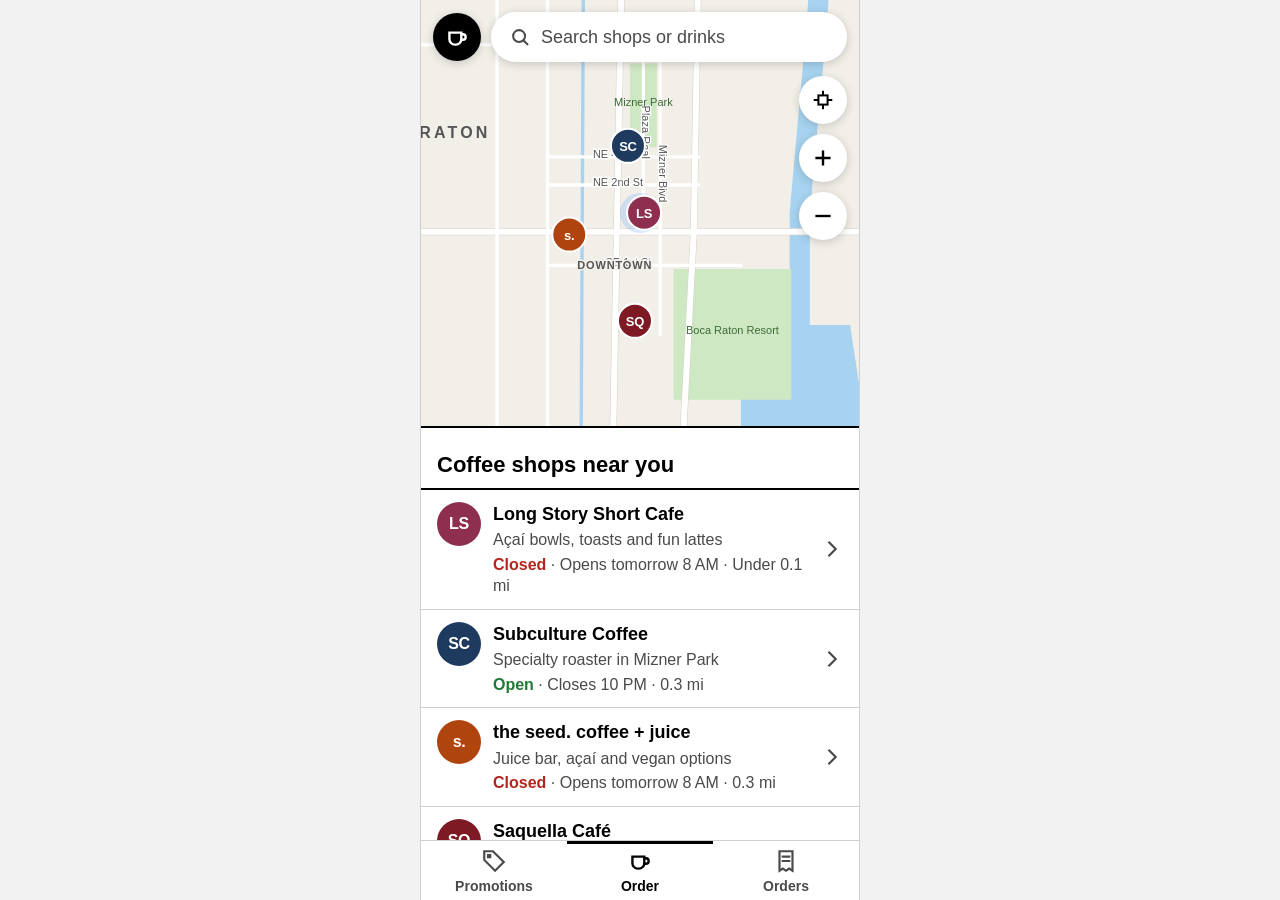
==== index.html @ e5affce8 "Round logo, floating search and pins; shop pages replace the map card - Logo, search bar, map pins, " ====
<!DOCTYPE html>
<html lang="en">
<head>
<meta charset="utf-8">
<meta name="viewport" content="width=device-width, initial-scale=1, viewport-fit=cover">
<title>On the Go</title>
<meta name="description" content="Order ahead from Boca Raton coffee shops and pick it up on your way.">
<meta name="theme-color" content="#FFFFFF">
<link rel="stylesheet" href="css/styles.css">
</head>
<body>
<!--OTG-START-->
<div class="stage">
<div class="app" id="app">

  <section class="screen has-tabs is-active" data-screen="map" aria-label="Order">
    <div class="map-area">
      <svg class="map-svg" id="mapSvg" viewBox="0 0 1300 1300" preserveAspectRatio="xMidYMid slice" role="img" aria-label="Map of coffee shops in Boca Raton"></svg>
      <div class="float-top">
        <span class="logo" id="logo" aria-hidden="true"></span>
        <label class="search"><span id="searchIcon" aria-hidden="true"></span>
          <input id="q" type="search" placeholder="Search shops or drinks" autocomplete="off" enterkeyhint="search" aria-label="Search coffee shops or drinks">
          <button class="clear" id="qClear" type="button" hidden>Clear</button>
        </label>
      </div>
      <div class="map-btns">
        <button class="round" id="locate" aria-label="Show my location"></button>
        <button class="round" id="zoomIn" aria-label="Zoom in"></button>
        <button class="round" id="zoomOut" aria-label="Zoom out"></button>
      </div>
    </div>
    <div class="sheet" id="sheet"><div class="sheet-body" id="sheetBody"></div></div>
  </section>

  <section class="screen has-tabs" data-screen="shop" aria-label="Coffee shop">
    <div class="nav"><button class="back" data-back><span class="bk"></span>Back to map</button></div>
    <div class="scroll" id="shopBody"></div>
    <div class="bottom-bar" id="shopBar" hidden></div>
  </section>

  <section class="screen" data-screen="menu" aria-label="Menu">
    <div class="nav"><button class="back" data-go="shop"><span class="bk"></span>Back</button><h1 id="menuTitle"></h1></div>
    <div class="scroll" id="menuBody"></div>
    <div class="bottom-bar" id="cartBar" hidden></div>
  </section>

  <section class="screen" data-screen="cart" aria-label="Your order">
    <div class="nav"><button class="back" data-go="menu"><span class="bk"></span>Menu</button><h1>Your order</h1></div>
    <div class="scroll" id="cartBody"></div>
    <div class="bottom-bar" id="placeBar"></div>
  </section>

  <section class="screen has-tabs" data-screen="specials" aria-label="Promotions">
    <div class="scroll" id="specialsBody"></div>
  </section>

  <section class="screen has-tabs" data-screen="orders" aria-label="Orders">
    <div class="scroll" id="ordersBody"></div>
  </section>

  <nav class="tabbar" id="tabbar" aria-label="Main">
    <button class="tab" data-go="specials" data-icon="tag">Promotions</button>
    <button class="tab is-active" data-go="map" data-icon="cup">Order</button>
    <button class="tab" data-go="orders" data-icon="receipt">Orders</button>
  </nav>

  <div class="modal" id="itemModal" role="dialog" aria-modal="true" aria-labelledby="itemTitle">
    <div class="nav"><button class="back" data-close><span class="bk"></span>Menu</button></div>
    <div class="modal-body" id="modalBody"></div>
    <div class="modal-foot" id="modalFoot"></div>
  </div>
</div>
</div>
<!--OTG-END-->
<script src="js/mapdata.js"></script>
<script src="js/data.js"></script>
<script src="js/app.js"></script>
</body>
</html>
---- css/styles.css ----
/* On the Go — plain and easy to read.
   Rules: text 16px or larger, tap targets 48px or taller, text contrast 4.5:1 or better in both
   themes. Round things that float or identify (logo, search, pins, shop logos, map buttons);
   gently rounded controls; solid full-width lines between sections. */

:root {
  --bg: #FFFFFF;
  --bg-2: #F2F2F2;
  --fill: #E8E8E8;
  --text: #000000;
  --text-2: #4A4A4A;
  --line: #D0D0D0;
  --line-strong: #000000;
  --primary: #000000;
  --on-primary: #FFFFFF;
  --green: #1E7A34;
  --red: #B3261E;
  --link: #0050B3;
  --focus: #0050B3;
  --scrim: rgba(0, 0, 0, 0.5);
  --map-land: #F2EFE9;
  --map-block: #E6E2D8;
  --map-water: #A7D3F0;
  --map-park: #CFE8C4;
  --map-campus: #ECE6D9;
  --map-road: #FFFFFF;
  --map-road-minor: #FFFFFF;
  --map-hwy: #F7D98B;
  --map-casing: #D6D0C4;
  --map-label: #555555;
  --map-water-label: #2F6C96;
  --map-halo: #F2EFE9;
  --me: #0A6CFF;
  --r: 12px;
  --float-shadow: 0 2px 10px rgba(0, 0, 0, 0.18);
  --tab-h: 60px;
  --font: -apple-system, BlinkMacSystemFont, "SF Pro Text", "Segoe UI", Roboto, "Helvetica Neue", Arial, sans-serif;
}
@media (prefers-color-scheme: dark) {
  :root:not([data-theme="light"]) {
    color-scheme: dark;
    --bg: #000000; --bg-2: #161616; --fill: #2A2A2A;
    --text: #FFFFFF; --text-2: #C4C4C4; --line: #3A3A3A; --line-strong: #FFFFFF;
    --primary: #FFFFFF; --on-primary: #000000;
    --green: #5BD27A; --red: #FF8A80; --link: #7CB6FF; --focus: #7CB6FF; --scrim: rgba(0, 0, 0, 0.7);
    --map-land: #1E1E1E; --map-block: #262626; --map-water: #1B3A52; --map-park: #1D3323; --map-campus: #262420;
    --map-road: #454545; --map-road-minor: #363636; --map-hwy: #6E5C33; --map-casing: #141414;
    --map-label: #BDBDBD; --map-water-label: #8CB9DA; --map-halo: #1E1E1E; --me: #4C9BFF;
  }
}
:root[data-theme="dark"] {
  color-scheme: dark;
  --bg: #000000; --bg-2: #161616; --fill: #2A2A2A;
  --text: #FFFFFF; --text-2: #C4C4C4; --line: #3A3A3A; --line-strong: #FFFFFF;
  --primary: #FFFFFF; --on-primary: #000000;
  --green: #5BD27A; --red: #FF8A80; --link: #7CB6FF; --focus: #7CB6FF; --scrim: rgba(0, 0, 0, 0.7);
  --map-land: #1E1E1E; --map-block: #262626; --map-water: #1B3A52; --map-park: #1D3323; --map-campus: #262420;
  --map-road: #454545; --map-road-minor: #363636; --map-hwy: #6E5C33; --map-casing: #141414;
  --map-label: #BDBDBD; --map-water-label: #8CB9DA; --map-halo: #1E1E1E; --me: #4C9BFF;
}

* { box-sizing: border-box; -webkit-tap-highlight-color: transparent; }
[hidden] { display: none !important; }
html, body { height: 100%; }
body { margin: 0; background: var(--bg-2); color: var(--text); font-family: var(--font); font-size: 18px; line-height: 1.35; -webkit-font-smoothing: antialiased; }
button, input { font: inherit; color: inherit; }
button { cursor: pointer; border: 0; background: none; padding: 0; text-align: inherit; }
:focus-visible { outline: 3px solid var(--focus); outline-offset: 2px; }
h1, h2, h3, p { margin: 0; }
svg { display: block; }
@media (prefers-reduced-motion: reduce) { * { animation: none !important; transition: none !important; scroll-behavior: auto !important; } }

.stage { height: 100%; display: flex; justify-content: center; }
.app { position: relative; width: 100%; max-width: 440px; height: 100%; background: var(--bg); overflow: hidden; }
@media (min-width: 480px) { .app { border-left: 1px solid var(--line); border-right: 1px solid var(--line); } }

.screen { position: absolute; inset: 0; display: none; flex-direction: column; background: var(--bg); }
.screen.is-active { display: flex; }
.scroll { flex: 1; overflow-y: auto; overscroll-behavior: contain; }
.has-tabs .scroll { padding-bottom: calc(var(--tab-h) + env(safe-area-inset-bottom, 0px)); }

/* top bar */
.nav { flex: none; display: flex; align-items: center; gap: 4px; min-height: 60px; padding: 0 8px 0 0; border-bottom: 1px solid var(--line); background: var(--bg); }
.nav .back { display: flex; align-items: center; gap: 2px; height: 60px; padding: 0 12px 0 8px; font-size: 18px; font-weight: 600; color: var(--link); }
.nav .back svg { width: 24px; height: 24px; }
.nav h1 { font-size: 18px; font-weight: 700; white-space: nowrap; overflow: hidden; text-overflow: ellipsis; }
.page-title { font-size: 30px; font-weight: 800; padding: 20px 16px 10px; }

/* tab bar */
.tabbar { position: absolute; left: 0; right: 0; bottom: 0; z-index: 30; display: grid; grid-template-columns: 1fr 1fr;
  height: calc(var(--tab-h) + env(safe-area-inset-bottom, 0px)); padding-bottom: env(safe-area-inset-bottom, 0px);
  background: var(--bg); border-top: 1px solid var(--line); }
.tabbar { grid-template-columns: 1fr 1fr 1fr; }
.tab { display: flex; flex-direction: column; align-items: center; justify-content: center; gap: 3px; font-size: 14px; font-weight: 600; color: var(--text-2); border-top: 3px solid transparent; }
.tab svg { width: 26px; height: 26px; }
.tab.is-active { color: var(--text); border-top-color: var(--primary); }

/* buttons */
.btn { border-radius: var(--r); display: flex; align-items: center; justify-content: center; gap: 10px; min-height: 56px; padding: 0 20px; background: var(--primary); color: var(--on-primary); font-size: 18px; font-weight: 700; width: 100%; text-decoration: none; border: 2px solid var(--primary); }
.btn:active { opacity: .85; }
.btn--line { background: var(--bg); color: var(--text); }
.btn--split { justify-content: space-between; }
.btn--auto { width: auto; display: inline-flex; }
.sq { border-radius: 50%; width: 48px; height: 48px; display: grid; place-items: center; border: 2px solid var(--line-strong); background: var(--bg); color: var(--text); flex: none; }
.sq svg { width: 22px; height: 22px; }
.sq[disabled] { opacity: .3; cursor: default; }

/* list rows */
.row { display: flex; align-items: center; gap: 12px; width: 100%; min-height: 64px; padding: 12px 16px; border-bottom: 1px solid var(--line); }
.row .t { font-size: 18px; font-weight: 600; }
.row .s { font-size: 16px; color: var(--text-2); margin-top: 3px; }
.row .end { margin-left: auto; font-size: 16px; color: var(--text-2); text-align: right; flex: none; }
.row .go { width: 22px; height: 22px; color: var(--text-2); flex: none; }
.grow { flex: 1; min-width: 0; }
.head { font-size: 22px; font-weight: 800; padding: 22px 16px 8px; border-bottom: 2px solid var(--line-strong); }
.open { color: var(--green); font-weight: 700; }
.closed { color: var(--red); font-weight: 700; }
.pick { border-radius: 999px; display: inline-block; margin-top: 6px; padding: 2px 8px; background: var(--primary); color: var(--on-primary); font-size: 15px; font-weight: 700; }
.note { font-size: 16px; color: var(--text-2); padding: 12px 16px; }

/* ---------- map ---------- */
.logo { width: 48px; height: 48px; border-radius: 50%; background: #000; color: #fff; display: grid; place-items: center; flex: none; box-shadow: var(--float-shadow); }
.logo svg { width: 26px; height: 26px; }
.float-top { position: absolute; top: 12px; left: 12px; right: 12px; z-index: 6; display: flex; align-items: center; gap: 10px; }
.search { flex: 1; display: flex; align-items: center; gap: 8px; height: 50px; padding: 0 18px; border-radius: 999px; background: var(--bg); box-shadow: var(--float-shadow); }
.search svg { width: 22px; height: 22px; color: var(--text-2); flex: none; }
.search input { flex: 1; min-width: 0; border: 0; outline: none; background: transparent; font-size: 18px; }
.search input::placeholder { color: var(--text-2); }
.search input::-webkit-search-cancel-button { display: none; }
.search .clear { font-size: 16px; font-weight: 600; color: var(--link); padding: 8px 0 8px 8px; }
.map-btns { position: absolute; right: 12px; top: 76px; z-index: 5; display: flex; flex-direction: column; gap: 10px; }
.round { width: 48px; height: 48px; border-radius: 50%; display: grid; place-items: center; background: var(--bg); color: var(--text); box-shadow: var(--float-shadow); }
.round svg { width: 22px; height: 22px; }
.map-area { position: relative; flex: 1; min-height: 0; }
.map-svg { position: absolute; inset: 0; width: 100%; height: 100%; touch-action: none; cursor: grab; user-select: none; background: var(--map-land); --k: 1; }
.map-svg.is-dragging { cursor: grabbing; }
.map-svg text { font-family: var(--font); pointer-events: none; }
.map-svg.is-far .map-street, .map-svg.is-far .pin-name { display: none; }
.map-svg.is-mid .pin:not(.is-selected) .pin-name { display: none; }
.water { fill: var(--map-water); }
.water-line { fill: none; stroke: var(--map-water); stroke-linecap: round; stroke-linejoin: round; }
.area--park { fill: var(--map-park); }
.area--campus { fill: var(--map-campus); }
.area--grey { fill: var(--map-block); }
.runway { fill: none; stroke: var(--map-road); }
.road { fill: none; stroke-linecap: round; stroke-linejoin: round; }
.road--hwy { stroke: var(--map-hwy); }
.road--major { stroke: var(--map-road); }
.road--minor { stroke: var(--map-road-minor); }
.road-casing { fill: none; stroke: var(--map-casing); stroke-linecap: round; stroke-linejoin: round; }
.map-label { fill: var(--map-label); font-size: calc(12px * var(--k)); font-weight: 700; letter-spacing: .08em; text-transform: uppercase; paint-order: stroke; stroke: var(--map-halo); stroke-width: calc(3px * var(--k)); }
.map-label--water { fill: var(--map-water-label); font-style: italic; letter-spacing: .04em; text-transform: none; stroke: none; font-size: calc(14px * var(--k)); }
.map-label--city { font-size: calc(16px * var(--k)); letter-spacing: .2em; }
.map-label--area { font-size: calc(11px * var(--k)); }
.map-street { fill: var(--map-label); font-size: calc(11px * var(--k)); paint-order: stroke; stroke: var(--map-road); stroke-width: calc(2.5px * var(--k)); }
.map-street--area { fill: #3E6B35; stroke: none; }
.pin { cursor: pointer; }
.pin-box { stroke: #FFFFFF; stroke-width: 2; }
.pin-mono { font-weight: 800; letter-spacing: -.02em; }
.pin.is-selected .pin-box { stroke: #000000; stroke-width: 3.5; }
.pin-name { font-size: 13px; font-weight: 700; fill: var(--text); paint-order: stroke; stroke: var(--map-halo); stroke-width: 3.5px; stroke-linejoin: round; }
.pin-deal rect { fill: #FFD400; stroke: #000000; stroke-width: 1.5; rx: 8px; }
.pin-deal text { fill: #000000; font-size: 12px; font-weight: 700; }
.pin-deal .k { font-size: 10px; font-weight: 800; letter-spacing: .06em; }
.me-dot { fill: var(--me); stroke: #FFFFFF; stroke-width: 3; }
.me-ring { fill: var(--me); opacity: .15; }

.sheet { flex: none; background: var(--bg); border-top: 2px solid var(--line-strong); display: flex; flex-direction: column; max-height: 46%; margin-bottom: calc(var(--tab-h) + env(safe-area-inset-bottom, 0px)); }
.sheet-body { overflow-y: auto; overscroll-behavior: contain; }
.card { padding: 16px; }
.card .top { display: flex; align-items: flex-start; gap: 12px; }
.card h2 { font-size: 26px; font-weight: 800; line-height: 1.15; }
.card .addr { font-size: 16px; color: var(--text-2); margin-top: 4px; }
.facts { margin: 14px 0; border-top: 1px solid var(--line); }
.facts div { display: flex; justify-content: space-between; gap: 12px; padding: 10px 0; border-bottom: 1px solid var(--line); font-size: 17px; }
.facts span:first-child { color: var(--text-2); }
.facts span:last-child { font-weight: 600; text-align: right; }
.card .actions { display: grid; grid-template-columns: 2fr 1fr; gap: 8px; }
.card .warn { font-size: 16px; color: var(--text-2); margin-top: 12px; }
.today { border-radius: var(--r); display: flex; align-items: center; gap: 12px; width: 100%; padding: 12px; margin: 0 0 14px; background: #FFD400; color: #000; border: 2px solid #000; }
.today .k { font-size: 13px; font-weight: 800; letter-spacing: .06em; text-transform: uppercase; }
.today .n { font-size: 18px; font-weight: 700; margin-top: 2px; }
.today .p { margin-left: auto; font-size: 18px; font-weight: 700; }

/* ---------- menu ---------- */
.menu-top { padding: 16px; border-bottom: 1px solid var(--line); }
.menu-top h2 { font-size: 28px; font-weight: 800; }
.menu-top p { font-size: 17px; color: var(--text-2); margin-top: 6px; }
.menu-top .ready { color: var(--text); font-weight: 700; }
.cats { position: sticky; top: 0; z-index: 2; display: flex; overflow-x: auto; background: var(--bg); border-bottom: 2px solid var(--line-strong); scrollbar-width: none; }
.cats::-webkit-scrollbar { display: none; }
.cats { gap: 6px; padding: 8px 12px; align-items: center; }
.cat { border-radius: 999px; flex: none; min-height: 40px; padding: 0 16px; font-size: 17px; font-weight: 700; color: var(--text-2); }
.cat.is-on { background: var(--primary); color: var(--on-primary); }
.menu-group { scroll-margin-top: 54px; }
.item { display: flex; gap: 14px; width: 100%; min-height: 88px; padding: 14px 16px; border-bottom: 1px solid var(--line); align-items: flex-start; }
.item .n { font-size: 18px; font-weight: 700; }
.item .d { font-size: 16px; color: var(--text-2); margin-top: 4px; }
.item .p { font-size: 17px; font-weight: 600; margin-top: 6px; }
.item .thumb { border-radius: 10px; width: 96px; height: 96px; object-fit: cover; flex: none; background: var(--fill); }
.item .qty { border-radius: 999px; font-size: 15px; font-weight: 700; background: var(--primary); color: var(--on-primary); padding: 2px 8px; margin-top: 6px; display: inline-block; }
.item.is-today { background: #FFF6C2; }
:root[data-theme="dark"] .item.is-today { background: #2E2A12; }
@media (prefers-color-scheme: dark) { :root:not([data-theme="light"]) .item.is-today { background: #2E2A12; } }
.bottom-bar { flex: none; padding: 10px 16px calc(10px + env(safe-area-inset-bottom, 0px)); background: var(--bg); border-top: 2px solid var(--line-strong); }

/* ---------- item screen ---------- */
.modal { position: absolute; inset: 0; z-index: 40; display: none; background: var(--bg); flex-direction: column; }
.modal.is-open { display: flex; }
.modal-body { flex: 1; overflow-y: auto; }
.hero-img { display: block; width: 100%; height: 240px; object-fit: cover; background: var(--fill); }
.item-head { padding: 16px; }
.item-head h2 { font-size: 28px; font-weight: 800; line-height: 1.15; }
.item-head .p { font-size: 20px; font-weight: 700; margin-top: 8px; }
.item-head .d { font-size: 17px; color: var(--text-2); margin-top: 8px; }
.group-head { display: flex; align-items: baseline; justify-content: space-between; padding: 20px 16px 10px; border-bottom: 2px solid var(--line-strong); }
.group-head h3 { font-size: 20px; font-weight: 800; }
.group-head span { font-size: 15px; font-weight: 700; color: var(--text-2); }
.choice { display: flex; align-items: center; gap: 14px; width: 100%; min-height: 60px; padding: 10px 16px; border-bottom: 1px solid var(--line); font-size: 18px; }
.choice .x { margin-left: auto; font-size: 17px; color: var(--text-2); }
.box { border-radius: 7px; width: 28px; height: 28px; border: 2px solid var(--line-strong); flex: none; display: grid; place-items: center; background: var(--bg); color: transparent; }
.box svg { width: 20px; height: 20px; }
.choice.is-on .box { background: var(--primary); color: var(--on-primary); }
.choice.is-on { font-weight: 700; }
.stepper { display: flex; align-items: center; margin-left: auto; }
.stepper { gap: 6px; }
.stepper b { min-width: 36px; height: 48px; display: grid; place-items: center; font-size: 20px; font-weight: 700; font-variant-numeric: tabular-nums; }
.modal-foot { flex: none; display: flex; gap: 12px; align-items: center; padding: 10px 16px calc(10px + env(safe-area-inset-bottom, 0px)); border-top: 2px solid var(--line-strong); }
.modal-foot .stepper { margin-left: 0; }
.modal-foot .btn { flex: 1; }

/* ---------- order ---------- */
.line { display: flex; gap: 12px; padding: 14px 16px; border-bottom: 1px solid var(--line); }
.line .n { font-size: 18px; font-weight: 700; }
.line .m { font-size: 16px; color: var(--text-2); margin-top: 3px; }
.line .edit { display: flex; align-items: center; gap: 16px; margin-top: 10px; }
.line .edit .stepper { margin-left: 0; }
.line .pr { font-size: 18px; font-weight: 600; flex: none; }
.link { color: var(--link); font-size: 17px; font-weight: 600; text-decoration: underline; text-underline-offset: 3px; min-height: 48px; display: inline-flex; align-items: center; }
.sum { padding: 12px 16px; display: grid; grid-template-columns: 1fr auto; gap: 8px; font-size: 17px; font-variant-numeric: tabular-nums; border-bottom: 1px solid var(--line); }
.sum .tot { font-size: 21px; font-weight: 800; padding-top: 6px; border-top: 2px solid var(--line-strong); }
.eta-box { border-radius: var(--r); margin: 12px 16px; padding: 14px; border: 2px solid var(--line-strong); }
.eta-box b { display: block; font-size: 22px; font-weight: 800; }
.eta-box span { font-size: 16px; color: var(--text-2); }

/* ---------- status ---------- */
.status { padding: 16px; border-bottom: 2px solid var(--line-strong); }
.status .big { font-size: 28px; font-weight: 800; }
.status .when { font-size: 20px; font-weight: 700; margin-top: 4px; }
.status .where { font-size: 17px; color: var(--text-2); margin-top: 6px; }
.steps { list-style: none; margin: 16px 0 0; padding: 0; border-top: 1px solid var(--line); }
.steps li { display: flex; align-items: center; gap: 12px; min-height: 48px; border-bottom: 1px solid var(--line); font-size: 18px; color: var(--text-2); }
.steps li.done, .steps li.now { color: var(--text); font-weight: 700; }
.steps .box { width: 24px; height: 24px; }
.steps li.done .box { background: var(--primary); color: var(--on-primary); }
.steps li.now .box { border-width: 6px; }
.code { font-size: 18px; margin-top: 16px; }
.code b { font-size: 34px; font-weight: 800; letter-spacing: .06em; margin-left: 8px; }
.status .actions { display: grid; grid-template-columns: 1fr 1fr; gap: 8px; margin-top: 16px; }
.empty { padding: 48px 24px; text-align: center; }
.empty h2 { font-size: 22px; font-weight: 800; }
.empty p { font-size: 17px; color: var(--text-2); margin-top: 8px; }
.empty .btn { margin: 24px auto 0; }
.sum { column-gap: 0; }
.sum span:nth-child(even) { text-align: right; padding-left: 12px; }

/* each shop's color and initials */
.tile { border-radius: 50%; width: 44px; height: 44px; display: grid; place-items: center; flex: none; font-size: 16px; font-weight: 800; letter-spacing: -.02em; }
.tile--big { width: 60px; height: 60px; font-size: 20px; border: 2px solid currentColor; }
.band { display: flex; align-items: center; gap: 14px; padding: 16px; }
.band h2 { font-size: 26px; font-weight: 800; line-height: 1.15; }
.band p { font-size: 16px; margin-top: 4px; font-weight: 500; }
.band--thin { padding: 12px 16px; }
.band--thin h2 { font-size: 20px; }
.band--thin .tile { border: 2px solid currentColor; }
.backlink { padding: 0 16px; gap: 2px; }
.backlink svg { width: 20px; height: 20px; }
.card { padding: 12px 16px 16px; }
.menu-top { padding: 12px 16px; }
.row .tile { align-self: flex-start; }
.day { font-size: 16px; font-weight: 800; text-transform: uppercase; letter-spacing: .06em; color: var(--text-2); padding: 16px 16px 6px; border-bottom: 1px solid var(--line); }
.btn[disabled] { background: var(--fill); border-color: var(--fill); color: var(--text-2); cursor: default; }

/* shop page */
.shop-actions { display: grid; grid-template-columns: 2fr 1fr; gap: 8px; padding: 0 16px 16px; }
.shop-info { padding: 4px 16px 0; }
.shop-info .about { font-size: 17px; color: var(--text-2); margin: 10px 0 4px; }
.shop-body .today { margin: 0 16px 16px; width: calc(100% - 32px); }
.shop-body .warn { font-size: 16px; color: var(--text-2); padding: 0 16px 16px; }
.has-tabs .bottom-bar { margin-bottom: calc(var(--tab-h) + env(safe-area-inset-bottom, 0px)); }
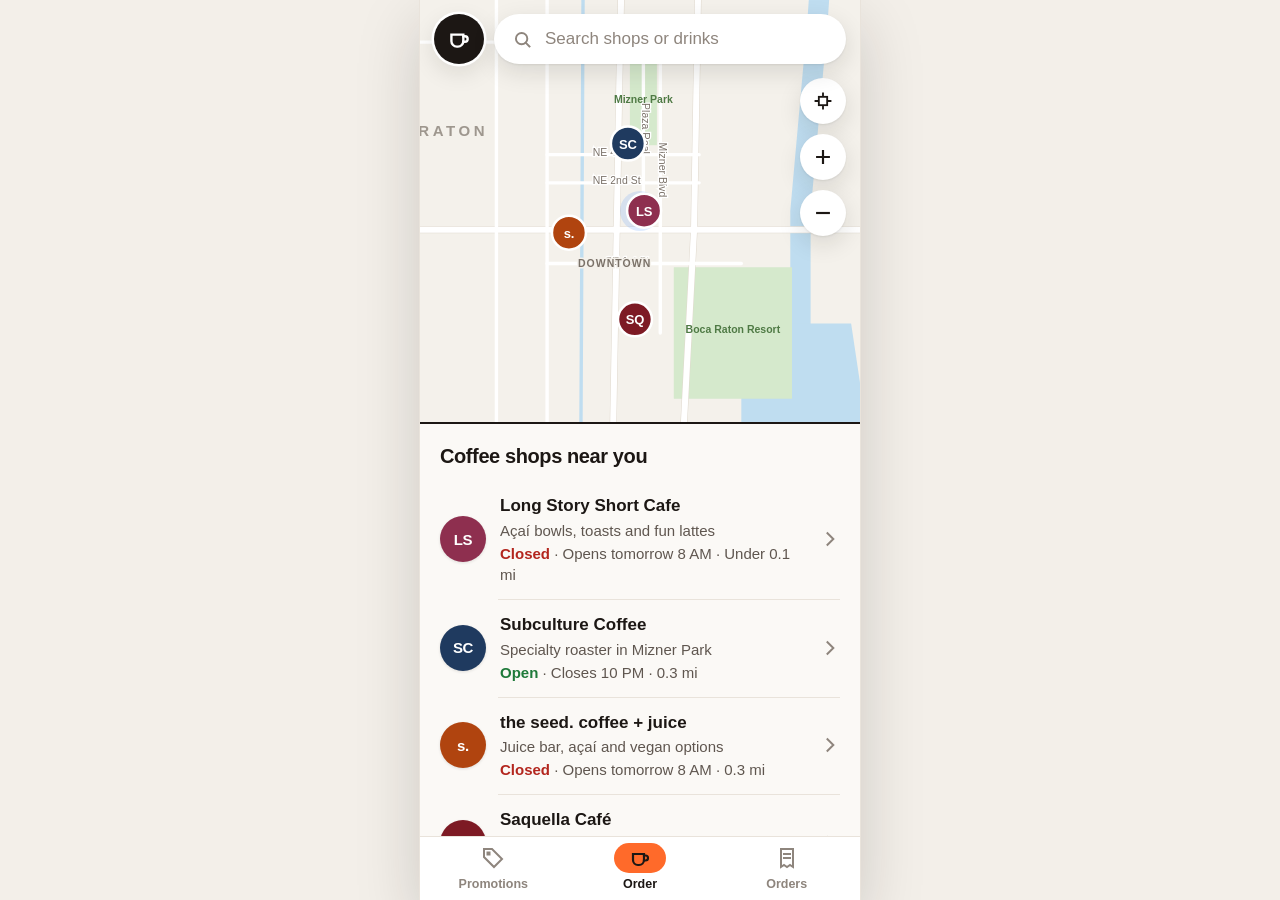
==== commit 09f6ebe5: "Visual polish: warm palette, orange accent on key actions Warm paper ground, softer shadows, refined" ====
--- a/index.html
+++ b/index.html
@@ -5,7 +5,7 @@
 <meta name="viewport" content="width=device-width, initial-scale=1, viewport-fit=cover">
 <title>On the Go</title>
 <meta name="description" content="Order ahead from Boca Raton coffee shops and pick it up on your way.">
-<meta name="theme-color" content="#FFFFFF">
+<meta name="theme-color" content="#FBF9F6">
 <link rel="stylesheet" href="css/styles.css">
 </head>
 <body>
@@ -32,14 +32,8 @@
     <div class="sheet" id="sheet"><div class="sheet-body" id="sheetBody"></div></div>
   </section>
 
-  <section class="screen has-tabs" data-screen="shop" aria-label="Coffee shop">
-    <div class="nav"><button class="back" data-back><span class="bk"></span>Back to map</button></div>
-    <div class="scroll" id="shopBody"></div>
-    <div class="bottom-bar" id="shopBar" hidden></div>
-  </section>
-
   <section class="screen" data-screen="menu" aria-label="Menu">
-    <div class="nav"><button class="back" data-go="shop"><span class="bk"></span>Back</button><h1 id="menuTitle"></h1></div>
+    <div class="nav"><button class="back" data-back><span class="bk"></span>Back to map</button><h1 id="menuTitle" class="sr-only"></h1></div>
     <div class="scroll" id="menuBody"></div>
     <div class="bottom-bar" id="cartBar" hidden></div>
   </section>
--- a/css/styles.css
+++ b/css/styles.css
@@ -1,136 +1,151 @@
-/* On the Go — plain and easy to read.
-   Rules: text 16px or larger, tap targets 48px or taller, text contrast 4.5:1 or better in both
-   themes. Round things that float or identify (logo, search, pins, shop logos, map buttons);
-   gently rounded controls; solid full-width lines between sections. */
+/* On the Go
+   Warm paper ground, espresso-brown accent, one system font. Round shapes for things that
+   float or identify a shop (logo, search, pins, shop logos, map buttons); gently rounded
+   controls; solid lines between sections. Text 16px+, tap targets 48px+, contrast 4.5:1+. */
 
 :root {
-  --bg: #FFFFFF;
-  --bg-2: #F2F2F2;
-  --fill: #E8E8E8;
-  --text: #000000;
-  --text-2: #4A4A4A;
-  --line: #D0D0D0;
-  --line-strong: #000000;
-  --primary: #000000;
+  --bg: #FBF9F6;
+  --surface: #FFFFFF;
+  --bg-2: #F3EFE9;
+  --fill: #EAE4DC;
+  --text: #1C1714;
+  --text-2: #5F564F;
+  --text-3: #8E857D;
+  --line: #E9E3DB;
+  --line-strong: #1C1714;
+  --primary: #1C1714;
+  --primary-hover: #2E2723;
   --on-primary: #FFFFFF;
-  --green: #1E7A34;
+  --accent: #FF6A2A;
+  --accent-hover: #FF7F48;
+  --on-accent: #1C1714;
+  --accent-soft: #FFE9DE;
+  --link: #1F5FA8;
+  --green: #1F7A3A;
   --red: #B3261E;
-  --link: #0050B3;
-  --focus: #0050B3;
-  --scrim: rgba(0, 0, 0, 0.5);
-  --map-land: #F2EFE9;
-  --map-block: #E6E2D8;
-  --map-water: #A7D3F0;
-  --map-park: #CFE8C4;
-  --map-campus: #ECE6D9;
+  --sun: #FFD84D;
+  --cream: #FFF3C4;
+  --focus: #1F5FA8;
+  --scrim: rgba(28, 23, 20, 0.45);
+  --shadow: 0 1px 2px rgba(28, 23, 20, 0.08), 0 8px 24px rgba(28, 23, 20, 0.12);
+  --shadow-sm: 0 1px 3px rgba(28, 23, 20, 0.12);
+  --map-land: #F4F1EB;
+  --map-block: #EBE6DE;
+  --map-water: #BFDDF0;
+  --map-park: #D5E9CC;
+  --map-campus: #EDE7DC;
   --map-road: #FFFFFF;
   --map-road-minor: #FFFFFF;
-  --map-hwy: #F7D98B;
-  --map-casing: #D6D0C4;
-  --map-label: #555555;
-  --map-water-label: #2F6C96;
-  --map-halo: #F2EFE9;
-  --me: #0A6CFF;
-  --r: 12px;
-  --float-shadow: 0 2px 10px rgba(0, 0, 0, 0.18);
-  --tab-h: 60px;
+  --map-hwy: #F6DFA6;
+  --map-casing: #E0D9CE;
+  --map-label: #7A7168;
+  --map-water-label: #3D7BA8;
+  --map-halo: #F4F1EB;
+  --me: #1F7BFF;
+  --r: 14px;
+  --r-sm: 10px;
+  --tab-h: 64px;
   --font: -apple-system, BlinkMacSystemFont, "SF Pro Text", "Segoe UI", Roboto, "Helvetica Neue", Arial, sans-serif;
 }
 @media (prefers-color-scheme: dark) {
   :root:not([data-theme="light"]) {
     color-scheme: dark;
-    --bg: #000000; --bg-2: #161616; --fill: #2A2A2A;
-    --text: #FFFFFF; --text-2: #C4C4C4; --line: #3A3A3A; --line-strong: #FFFFFF;
-    --primary: #FFFFFF; --on-primary: #000000;
-    --green: #5BD27A; --red: #FF8A80; --link: #7CB6FF; --focus: #7CB6FF; --scrim: rgba(0, 0, 0, 0.7);
-    --map-land: #1E1E1E; --map-block: #262626; --map-water: #1B3A52; --map-park: #1D3323; --map-campus: #262420;
-    --map-road: #454545; --map-road-minor: #363636; --map-hwy: #6E5C33; --map-casing: #141414;
-    --map-label: #BDBDBD; --map-water-label: #8CB9DA; --map-halo: #1E1E1E; --me: #4C9BFF;
+    --bg: #15110F; --surface: #1D1815; --bg-2: #241E1A; --fill: #302924;
+    --text: #F4EFE9; --text-2: #C2B8AE; --text-3: #8E857D; --line: #2F2823; --line-strong: #F4EFE9;
+    --primary: #F4EFE9; --primary-hover: #FFFFFF; --on-primary: #1C1714;
+    --accent: #FF7A3D; --accent-hover: #FF8F5A; --on-accent: #1C1714; --accent-soft: #3A2417;
+    --link: #7FB3F5; --green: #6BCF83; --red: #FF8A80; --sun: #FFD84D; --cream: #3A3117; --focus: #7FB3F5;
+    --scrim: rgba(0, 0, 0, 0.65);
+    --shadow: 0 1px 2px rgba(0, 0, 0, 0.4), 0 8px 24px rgba(0, 0, 0, 0.5); --shadow-sm: 0 1px 3px rgba(0, 0, 0, 0.5);
+    --map-land: #1E1916; --map-block: #272119; --map-water: #1E3A50; --map-park: #223523; --map-campus: #2A2420;
+    --map-road: #3E3630; --map-road-minor: #332C27; --map-hwy: #6E5A35; --map-casing: #15110F;
+    --map-label: #A79E95; --map-water-label: #8CB9DA; --map-halo: #1E1916; --me: #4C9BFF;
   }
 }
 :root[data-theme="dark"] {
   color-scheme: dark;
-  --bg: #000000; --bg-2: #161616; --fill: #2A2A2A;
-  --text: #FFFFFF; --text-2: #C4C4C4; --line: #3A3A3A; --line-strong: #FFFFFF;
-  --primary: #FFFFFF; --on-primary: #000000;
-  --green: #5BD27A; --red: #FF8A80; --link: #7CB6FF; --focus: #7CB6FF; --scrim: rgba(0, 0, 0, 0.7);
-  --map-land: #1E1E1E; --map-block: #262626; --map-water: #1B3A52; --map-park: #1D3323; --map-campus: #262420;
-  --map-road: #454545; --map-road-minor: #363636; --map-hwy: #6E5C33; --map-casing: #141414;
-  --map-label: #BDBDBD; --map-water-label: #8CB9DA; --map-halo: #1E1E1E; --me: #4C9BFF;
+  --bg: #15110F; --surface: #1D1815; --bg-2: #241E1A; --fill: #302924;
+  --text: #F4EFE9; --text-2: #C2B8AE; --text-3: #8E857D; --line: #2F2823; --line-strong: #F4EFE9;
+  --primary: #E3C7A8; --primary-hover: #EED6BC; --on-primary: #1C1714;
+  --link: #7FB3F5; --green: #6BCF83; --red: #FF8A80; --sun: #FFD84D; --cream: #3A3117; --focus: #7FB3F5;
+  --scrim: rgba(0, 0, 0, 0.65);
+  --shadow: 0 1px 2px rgba(0, 0, 0, 0.4), 0 8px 24px rgba(0, 0, 0, 0.5); --shadow-sm: 0 1px 3px rgba(0, 0, 0, 0.5);
+  --map-land: #1E1916; --map-block: #272119; --map-water: #1E3A50; --map-park: #223523; --map-campus: #2A2420;
+  --map-road: #3E3630; --map-road-minor: #332C27; --map-hwy: #6E5A35; --map-casing: #15110F;
+  --map-label: #A79E95; --map-water-label: #8CB9DA; --map-halo: #1E1916; --me: #4C9BFF;
 }
 
 * { box-sizing: border-box; -webkit-tap-highlight-color: transparent; }
 [hidden] { display: none !important; }
 html, body { height: 100%; }
-body { margin: 0; background: var(--bg-2); color: var(--text); font-family: var(--font); font-size: 18px; line-height: 1.35; -webkit-font-smoothing: antialiased; }
+body { margin: 0; background: var(--bg-2); color: var(--text); font-family: var(--font); font-size: 17px; line-height: 1.4; -webkit-font-smoothing: antialiased; }
 button, input { font: inherit; color: inherit; }
 button { cursor: pointer; border: 0; background: none; padding: 0; text-align: inherit; }
 :focus-visible { outline: 3px solid var(--focus); outline-offset: 2px; }
 h1, h2, h3, p { margin: 0; }
 svg { display: block; }
+a { color: var(--link); }
 @media (prefers-reduced-motion: reduce) { * { animation: none !important; transition: none !important; scroll-behavior: auto !important; } }
-
+.sr-only { position: absolute; width: 1px; height: 1px; overflow: hidden; clip: rect(0 0 0 0); white-space: nowrap; }
+
+/* ---------- shell ---------- */
 .stage { height: 100%; display: flex; justify-content: center; }
 .app { position: relative; width: 100%; max-width: 440px; height: 100%; background: var(--bg); overflow: hidden; }
-@media (min-width: 480px) { .app { border-left: 1px solid var(--line); border-right: 1px solid var(--line); } }
-
+@media (min-width: 480px) { .app { box-shadow: 0 0 0 1px var(--line), 0 24px 60px rgba(28, 23, 20, .18); } }
 .screen { position: absolute; inset: 0; display: none; flex-direction: column; background: var(--bg); }
 .screen.is-active { display: flex; }
 .scroll { flex: 1; overflow-y: auto; overscroll-behavior: contain; }
 .has-tabs .scroll { padding-bottom: calc(var(--tab-h) + env(safe-area-inset-bottom, 0px)); }
+.grow { flex: 1; min-width: 0; }
 
 /* top bar */
-.nav { flex: none; display: flex; align-items: center; gap: 4px; min-height: 60px; padding: 0 8px 0 0; border-bottom: 1px solid var(--line); background: var(--bg); }
-.nav .back { display: flex; align-items: center; gap: 2px; height: 60px; padding: 0 12px 0 8px; font-size: 18px; font-weight: 600; color: var(--link); }
+.nav { flex: none; display: flex; align-items: center; gap: 4px; min-height: 56px; padding: 0 8px 0 4px; background: var(--bg); }
+.nav .back { display: flex; align-items: center; gap: 0; height: 56px; padding: 0 12px 0 6px; font-size: 17px; font-weight: 600; color: var(--link); }
 .nav .back svg { width: 24px; height: 24px; }
-.nav h1 { font-size: 18px; font-weight: 700; white-space: nowrap; overflow: hidden; text-overflow: ellipsis; }
-.page-title { font-size: 30px; font-weight: 800; padding: 20px 16px 10px; }
+.nav h1 { font-size: 17px; font-weight: 700; white-space: nowrap; overflow: hidden; text-overflow: ellipsis; }
+.page-title { font-size: 34px; font-weight: 800; letter-spacing: -0.03em; padding: 22px 20px 10px; }
 
 /* tab bar */
-.tabbar { position: absolute; left: 0; right: 0; bottom: 0; z-index: 30; display: grid; grid-template-columns: 1fr 1fr;
+.tabbar { position: absolute; left: 0; right: 0; bottom: 0; z-index: 30; display: grid; grid-template-columns: 1fr 1fr 1fr;
   height: calc(var(--tab-h) + env(safe-area-inset-bottom, 0px)); padding-bottom: env(safe-area-inset-bottom, 0px);
-  background: var(--bg); border-top: 1px solid var(--line); }
-.tabbar { grid-template-columns: 1fr 1fr 1fr; }
-.tab { display: flex; flex-direction: column; align-items: center; justify-content: center; gap: 3px; font-size: 14px; font-weight: 600; color: var(--text-2); border-top: 3px solid transparent; }
-.tab svg { width: 26px; height: 26px; }
-.tab.is-active { color: var(--text); border-top-color: var(--primary); }
-
-/* buttons */
-.btn { border-radius: var(--r); display: flex; align-items: center; justify-content: center; gap: 10px; min-height: 56px; padding: 0 20px; background: var(--primary); color: var(--on-primary); font-size: 18px; font-weight: 700; width: 100%; text-decoration: none; border: 2px solid var(--primary); }
-.btn:active { opacity: .85; }
-.btn--line { background: var(--bg); color: var(--text); }
+  background: var(--surface); border-top: 1px solid var(--line); }
+.tab { display: flex; flex-direction: column; align-items: center; justify-content: center; gap: 3px; font-size: 12.5px; font-weight: 600; color: var(--text-3); }
+.tab svg { width: 24px; height: 24px; padding: 3px 0; box-sizing: content-box; }
+.tab.is-active { color: var(--text); }
+.tab.is-active svg { background: var(--accent); color: var(--on-accent); border-radius: 999px; padding: 3px 14px; }
+
+/* ---------- controls ---------- */
+.btn { display: flex; align-items: center; justify-content: center; gap: 10px; min-height: 56px; padding: 0 22px; border-radius: var(--r); background: var(--accent); color: var(--on-accent); font-size: 17px; font-weight: 700; width: 100%; text-decoration: none; transition: background .15s, transform .08s; }
+.btn:hover { background: var(--accent-hover); }
+.btn--dark { background: var(--primary); color: var(--on-primary); }
+.btn--dark:hover { background: var(--primary-hover); }
+.btn:active { transform: scale(.985); }
+.btn--line { background: var(--surface); color: var(--text); box-shadow: inset 0 0 0 1.5px var(--line); }
+.btn--line:hover { background: var(--bg-2); }
 .btn--split { justify-content: space-between; }
 .btn--auto { width: auto; display: inline-flex; }
-.sq { border-radius: 50%; width: 48px; height: 48px; display: grid; place-items: center; border: 2px solid var(--line-strong); background: var(--bg); color: var(--text); flex: none; }
-.sq svg { width: 22px; height: 22px; }
-.sq[disabled] { opacity: .3; cursor: default; }
+.btn[disabled] { background: var(--fill); color: var(--text-3); cursor: default; transform: none; }
+.sq { width: 44px; height: 44px; border-radius: 50%; display: grid; place-items: center; background: var(--bg-2); color: var(--text); flex: none; }
+.sq svg { width: 20px; height: 20px; }
+.sq[disabled] { opacity: .35; cursor: default; }
+.link { color: var(--link); font-size: 16px; font-weight: 600; text-decoration: none; min-height: 44px; display: inline-flex; align-items: center; }
+.link[disabled] { color: var(--text-3); }
 
 /* list rows */
-.row { display: flex; align-items: center; gap: 12px; width: 100%; min-height: 64px; padding: 12px 16px; border-bottom: 1px solid var(--line); }
-.row .t { font-size: 18px; font-weight: 600; }
-.row .s { font-size: 16px; color: var(--text-2); margin-top: 3px; }
-.row .end { margin-left: auto; font-size: 16px; color: var(--text-2); text-align: right; flex: none; }
-.row .go { width: 22px; height: 22px; color: var(--text-2); flex: none; }
-.grow { flex: 1; min-width: 0; }
-.head { font-size: 22px; font-weight: 800; padding: 22px 16px 8px; border-bottom: 2px solid var(--line-strong); }
+.row { display: flex; align-items: center; gap: 14px; width: 100%; min-height: 72px; padding: 14px 20px; position: relative; }
+.row + .row::before { content: ""; position: absolute; top: 0; left: 78px; right: 20px; border-top: 1px solid var(--line); }
+.row .t { font-size: 17px; font-weight: 700; }
+.row .s { font-size: 15px; color: var(--text-2); margin-top: 2px; }
+.row .end { margin-left: auto; font-size: 15px; color: var(--text-2); text-align: right; flex: none; }
+.row .go { width: 20px; height: 20px; color: var(--text-3); flex: none; }
+.head { font-size: 20px; font-weight: 800; letter-spacing: -0.02em; padding: 22px 20px 10px; }
 .open { color: var(--green); font-weight: 700; }
 .closed { color: var(--red); font-weight: 700; }
-.pick { border-radius: 999px; display: inline-block; margin-top: 6px; padding: 2px 8px; background: var(--primary); color: var(--on-primary); font-size: 15px; font-weight: 700; }
-.note { font-size: 16px; color: var(--text-2); padding: 12px 16px; }
+.pick { display: inline-block; margin-top: 8px; padding: 3px 10px; border-radius: 999px; background: var(--sun); color: #1C1714; font-size: 13px; font-weight: 700; }
+.note { font-size: 15px; color: var(--text-3); padding: 12px 20px; }
+.day { font-size: 13px; font-weight: 800; text-transform: uppercase; letter-spacing: .08em; color: var(--text-3); padding: 18px 20px 4px; }
 
 /* ---------- map ---------- */
-.logo { width: 48px; height: 48px; border-radius: 50%; background: #000; color: #fff; display: grid; place-items: center; flex: none; box-shadow: var(--float-shadow); }
-.logo svg { width: 26px; height: 26px; }
-.float-top { position: absolute; top: 12px; left: 12px; right: 12px; z-index: 6; display: flex; align-items: center; gap: 10px; }
-.search { flex: 1; display: flex; align-items: center; gap: 8px; height: 50px; padding: 0 18px; border-radius: 999px; background: var(--bg); box-shadow: var(--float-shadow); }
-.search svg { width: 22px; height: 22px; color: var(--text-2); flex: none; }
-.search input { flex: 1; min-width: 0; border: 0; outline: none; background: transparent; font-size: 18px; }
-.search input::placeholder { color: var(--text-2); }
-.search input::-webkit-search-cancel-button { display: none; }
-.search .clear { font-size: 16px; font-weight: 600; color: var(--link); padding: 8px 0 8px 8px; }
-.map-btns { position: absolute; right: 12px; top: 76px; z-index: 5; display: flex; flex-direction: column; gap: 10px; }
-.round { width: 48px; height: 48px; border-radius: 50%; display: grid; place-items: center; background: var(--bg); color: var(--text); box-shadow: var(--float-shadow); }
-.round svg { width: 22px; height: 22px; }
 .map-area { position: relative; flex: 1; min-height: 0; }
 .map-svg { position: absolute; inset: 0; width: 100%; height: 100%; touch-action: none; cursor: grab; user-select: none; background: var(--map-land); --k: 1; }
 .map-svg.is-dragging { cursor: grabbing; }
@@ -148,143 +163,140 @@
 .road--major { stroke: var(--map-road); }
 .road--minor { stroke: var(--map-road-minor); }
 .road-casing { fill: none; stroke: var(--map-casing); stroke-linecap: round; stroke-linejoin: round; }
-.map-label { fill: var(--map-label); font-size: calc(12px * var(--k)); font-weight: 700; letter-spacing: .08em; text-transform: uppercase; paint-order: stroke; stroke: var(--map-halo); stroke-width: calc(3px * var(--k)); }
-.map-label--water { fill: var(--map-water-label); font-style: italic; letter-spacing: .04em; text-transform: none; stroke: none; font-size: calc(14px * var(--k)); }
-.map-label--city { font-size: calc(16px * var(--k)); letter-spacing: .2em; }
-.map-label--area { font-size: calc(11px * var(--k)); }
-.map-street { fill: var(--map-label); font-size: calc(11px * var(--k)); paint-order: stroke; stroke: var(--map-road); stroke-width: calc(2.5px * var(--k)); }
-.map-street--area { fill: #3E6B35; stroke: none; }
+.map-label { fill: var(--map-label); font-size: calc(11px * var(--k)); font-weight: 700; letter-spacing: .1em; text-transform: uppercase; paint-order: stroke; stroke: var(--map-halo); stroke-width: calc(3px * var(--k)); }
+.map-label--water { fill: var(--map-water-label); font-style: italic; font-weight: 600; letter-spacing: .04em; text-transform: none; stroke: none; font-size: calc(14px * var(--k)); }
+.map-label--city { font-size: calc(15px * var(--k)); letter-spacing: .24em; opacity: .7; }
+.map-label--area { font-size: calc(10.5px * var(--k)); }
+.map-street { fill: var(--map-label); font-size: calc(10.5px * var(--k)); paint-order: stroke; stroke: var(--map-road); stroke-width: calc(2.5px * var(--k)); }
+.map-street--area { fill: #4F7A45; stroke: none; font-weight: 600; }
 .pin { cursor: pointer; }
-.pin-box { stroke: #FFFFFF; stroke-width: 2; }
+.pin-box { stroke: #FFFFFF; stroke-width: 2.5; }
 .pin-mono { font-weight: 800; letter-spacing: -.02em; }
-.pin.is-selected .pin-box { stroke: #000000; stroke-width: 3.5; }
-.pin-name { font-size: 13px; font-weight: 700; fill: var(--text); paint-order: stroke; stroke: var(--map-halo); stroke-width: 3.5px; stroke-linejoin: round; }
-.pin-deal rect { fill: #FFD400; stroke: #000000; stroke-width: 1.5; rx: 8px; }
-.pin-deal text { fill: #000000; font-size: 12px; font-weight: 700; }
-.pin-deal .k { font-size: 10px; font-weight: 800; letter-spacing: .06em; }
+.pin.is-selected .pin-box { stroke: var(--accent); stroke-width: 4; }
+.pin-name { font-size: 12.5px; font-weight: 700; fill: var(--text); paint-order: stroke; stroke: var(--map-halo); stroke-width: 3.5px; stroke-linejoin: round; }
+.pin-deal rect { fill: var(--sun); stroke: #1C1714; stroke-width: 1.5; }
+.pin-deal text { fill: #1C1714; font-size: 12px; font-weight: 700; }
+.pin-deal .k { font-size: 9.5px; font-weight: 800; letter-spacing: .08em; }
 .me-dot { fill: var(--me); stroke: #FFFFFF; stroke-width: 3; }
-.me-ring { fill: var(--me); opacity: .15; }
+.me-ring { fill: var(--me); opacity: .14; }
+
+.logo { width: 50px; height: 50px; border-radius: 50%; background: #1C1714; color: #FFFFFF; display: grid; place-items: center; flex: none; box-shadow: 0 0 0 2.5px var(--surface), var(--shadow); }
+.logo svg { width: 26px; height: 26px; }
+.float-top { position: absolute; top: 14px; left: 14px; right: 14px; z-index: 6; display: flex; align-items: center; gap: 10px; }
+.search { flex: 1; display: flex; align-items: center; gap: 10px; height: 50px; padding: 0 18px; border-radius: 999px; background: var(--surface); box-shadow: var(--shadow); }
+.search svg { width: 21px; height: 21px; color: var(--text-3); flex: none; }
+.search input { flex: 1; min-width: 0; border: 0; outline: none; background: transparent; font-size: 17px; }
+.search input::placeholder { color: var(--text-3); }
+.search input::-webkit-search-cancel-button { display: none; }
+.search .clear { font-size: 15px; font-weight: 600; color: var(--link); padding: 8px 0 8px 8px; }
+.map-btns { position: absolute; right: 14px; top: 78px; z-index: 5; display: flex; flex-direction: column; gap: 10px; }
+.round { width: 46px; height: 46px; border-radius: 50%; display: grid; place-items: center; background: var(--surface); color: var(--text); box-shadow: var(--shadow); }
+.round svg { width: 20px; height: 20px; }
 
 .sheet { flex: none; background: var(--bg); border-top: 2px solid var(--line-strong); display: flex; flex-direction: column; max-height: 46%; margin-bottom: calc(var(--tab-h) + env(safe-area-inset-bottom, 0px)); }
 .sheet-body { overflow-y: auto; overscroll-behavior: contain; }
-.card { padding: 16px; }
-.card .top { display: flex; align-items: flex-start; gap: 12px; }
-.card h2 { font-size: 26px; font-weight: 800; line-height: 1.15; }
-.card .addr { font-size: 16px; color: var(--text-2); margin-top: 4px; }
-.facts { margin: 14px 0; border-top: 1px solid var(--line); }
-.facts div { display: flex; justify-content: space-between; gap: 12px; padding: 10px 0; border-bottom: 1px solid var(--line); font-size: 17px; }
-.facts span:first-child { color: var(--text-2); }
-.facts span:last-child { font-weight: 600; text-align: right; }
-.card .actions { display: grid; grid-template-columns: 2fr 1fr; gap: 8px; }
-.card .warn { font-size: 16px; color: var(--text-2); margin-top: 12px; }
-.today { border-radius: var(--r); display: flex; align-items: center; gap: 12px; width: 100%; padding: 12px; margin: 0 0 14px; background: #FFD400; color: #000; border: 2px solid #000; }
-.today .k { font-size: 13px; font-weight: 800; letter-spacing: .06em; text-transform: uppercase; }
-.today .n { font-size: 18px; font-weight: 700; margin-top: 2px; }
-.today .p { margin-left: auto; font-size: 18px; font-weight: 700; }
+.sheet .head { padding-top: 18px; }
+
+/* shop identity */
+.tile { border-radius: 50%; width: 46px; height: 46px; display: grid; place-items: center; flex: none; font-size: 15px; font-weight: 800; letter-spacing: -.02em; box-shadow: var(--shadow-sm); }
+.tile--big { width: 64px; height: 64px; font-size: 21px; box-shadow: inset 0 0 0 2px currentColor; }
+.band { display: flex; align-items: center; gap: 16px; padding: 22px 20px; }
+.band h2 { font-size: 26px; font-weight: 800; letter-spacing: -0.02em; line-height: 1.12; }
+.band p { font-size: 15.5px; margin-top: 5px; opacity: .92; }
+.band--thin { padding: 14px 20px; }
+.band--thin h2 { font-size: 19px; }
 
 /* ---------- menu ---------- */
-.menu-top { padding: 16px; border-bottom: 1px solid var(--line); }
-.menu-top h2 { font-size: 28px; font-weight: 800; }
-.menu-top p { font-size: 17px; color: var(--text-2); margin-top: 6px; }
-.menu-top .ready { color: var(--text); font-weight: 700; }
-.cats { position: sticky; top: 0; z-index: 2; display: flex; overflow-x: auto; background: var(--bg); border-bottom: 2px solid var(--line-strong); scrollbar-width: none; }
+.menu-top { padding: 16px 20px 14px; }
+.chips { display: flex; flex-wrap: wrap; gap: 8px; }
+.chip { display: inline-flex; align-items: center; min-height: 34px; padding: 0 13px; border-radius: 999px; background: var(--surface); box-shadow: inset 0 0 0 1px var(--line); font-size: 14.5px; font-weight: 600; color: var(--text); }
+.chip--dark { background: var(--accent); color: var(--on-accent); box-shadow: none; font-weight: 700; }
+.chip--dark::before { content: ""; width: 8px; height: 8px; border-radius: 50%; background: currentColor; margin-right: 8px; }
+@media (prefers-reduced-motion: no-preference) { .chip--dark::before { animation: live 1.6s ease-in-out infinite; } @keyframes live { 50% { opacity: .25; } } }
+.chip .open, .chip .closed { margin-right: 4px; }
+.addr-line { font-size: 15px; color: var(--text-2); margin-top: 12px; }
+.addr-line a { font-weight: 600; text-decoration: none; }
+.warn-line { margin-top: 12px; padding: 10px 12px; border-radius: var(--r-sm); background: var(--cream); color: var(--text); font-size: 15px; font-weight: 600; }
+.feature { margin: 4px 20px 6px; padding: 12px 0 0; border-radius: var(--r); background: var(--cream); }
+.feature-k { font-size: 12.5px; font-weight: 800; letter-spacing: .08em; text-transform: uppercase; padding: 0 16px; color: var(--text-2); }
+.feature .item { padding-left: 16px; padding-right: 16px; }
+.feature .item::before { display: none; }
+.feature .today-pill { display: none; }
+.today-pill { display: inline-block; vertical-align: 2px; margin-left: 6px; padding: 1px 8px; border-radius: 999px; background: var(--sun); color: #1C1714; font-size: 12.5px; font-weight: 800; }
+.cats { position: sticky; top: 0; z-index: 2; display: flex; gap: 6px; overflow-x: auto; padding: 10px 14px; background: var(--bg); border-bottom: 1px solid var(--line); scrollbar-width: none; }
 .cats::-webkit-scrollbar { display: none; }
-.cats { gap: 6px; padding: 8px 12px; align-items: center; }
-.cat { border-radius: 999px; flex: none; min-height: 40px; padding: 0 16px; font-size: 17px; font-weight: 700; color: var(--text-2); }
+.cat { flex: none; min-height: 38px; padding: 0 15px; border-radius: 999px; font-size: 15.5px; font-weight: 700; color: var(--text-2); }
 .cat.is-on { background: var(--primary); color: var(--on-primary); }
-.menu-group { scroll-margin-top: 54px; }
-.item { display: flex; gap: 14px; width: 100%; min-height: 88px; padding: 14px 16px; border-bottom: 1px solid var(--line); align-items: flex-start; }
-.item .n { font-size: 18px; font-weight: 700; }
-.item .d { font-size: 16px; color: var(--text-2); margin-top: 4px; }
-.item .p { font-size: 17px; font-weight: 600; margin-top: 6px; }
-.item .thumb { border-radius: 10px; width: 96px; height: 96px; object-fit: cover; flex: none; background: var(--fill); }
-.item .qty { border-radius: 999px; font-size: 15px; font-weight: 700; background: var(--primary); color: var(--on-primary); padding: 2px 8px; margin-top: 6px; display: inline-block; }
-.item.is-today { background: #FFF6C2; }
-:root[data-theme="dark"] .item.is-today { background: #2E2A12; }
-@media (prefers-color-scheme: dark) { :root:not([data-theme="light"]) .item.is-today { background: #2E2A12; } }
-.bottom-bar { flex: none; padding: 10px 16px calc(10px + env(safe-area-inset-bottom, 0px)); background: var(--bg); border-top: 2px solid var(--line-strong); }
+.menu-group { scroll-margin-top: 58px; }
+[data-screen="menu"] .head { padding-bottom: 4px; }
+.item { display: flex; gap: 14px; width: 100%; min-height: 92px; padding: 14px 20px; align-items: flex-start; position: relative; }
+.item + .item::before { content: ""; position: absolute; top: 0; left: 20px; right: 20px; border-top: 1px solid var(--line); }
+.item .n { font-size: 17px; font-weight: 700; }
+.item .d { font-size: 15px; color: var(--text-2); margin-top: 3px; line-height: 1.4; }
+.item .p { font-size: 16px; font-weight: 600; margin-top: 6px; }
+.item .thumb { width: 88px; height: 88px; border-radius: 12px; object-fit: cover; flex: none; background: var(--fill); }
+.item .qty { display: inline-block; margin-top: 8px; padding: 2px 9px; border-radius: 999px; background: var(--accent); color: var(--on-accent); font-size: 13.5px; font-weight: 700; }
+[data-screen="menu"] .note { padding: 18px 20px 28px; }
+.bottom-bar { flex: none; padding: 10px 16px calc(12px + env(safe-area-inset-bottom, 0px)); background: linear-gradient(to top, var(--bg) 70%, transparent); }
+.has-tabs .bottom-bar { margin-bottom: calc(var(--tab-h) + env(safe-area-inset-bottom, 0px)); }
+.bottom-bar .btn { box-shadow: 0 6px 20px rgba(255, 106, 42, .35), var(--shadow); }
 
 /* ---------- item screen ---------- */
 .modal { position: absolute; inset: 0; z-index: 40; display: none; background: var(--bg); flex-direction: column; }
 .modal.is-open { display: flex; }
 .modal-body { flex: 1; overflow-y: auto; }
-.hero-img { display: block; width: 100%; height: 240px; object-fit: cover; background: var(--fill); }
-.item-head { padding: 16px; }
-.item-head h2 { font-size: 28px; font-weight: 800; line-height: 1.15; }
-.item-head .p { font-size: 20px; font-weight: 700; margin-top: 8px; }
-.item-head .d { font-size: 17px; color: var(--text-2); margin-top: 8px; }
-.group-head { display: flex; align-items: baseline; justify-content: space-between; padding: 20px 16px 10px; border-bottom: 2px solid var(--line-strong); }
-.group-head h3 { font-size: 20px; font-weight: 800; }
-.group-head span { font-size: 15px; font-weight: 700; color: var(--text-2); }
-.choice { display: flex; align-items: center; gap: 14px; width: 100%; min-height: 60px; padding: 10px 16px; border-bottom: 1px solid var(--line); font-size: 18px; }
-.choice .x { margin-left: auto; font-size: 17px; color: var(--text-2); }
-.box { border-radius: 7px; width: 28px; height: 28px; border: 2px solid var(--line-strong); flex: none; display: grid; place-items: center; background: var(--bg); color: transparent; }
-.box svg { width: 20px; height: 20px; }
-.choice.is-on .box { background: var(--primary); color: var(--on-primary); }
+.hero-img { display: block; width: calc(100% - 40px); margin: 0 20px; height: 230px; object-fit: cover; border-radius: var(--r); background: var(--fill); }
+.item-head { padding: 18px 20px 8px; }
+.item-head h2 { font-size: 28px; font-weight: 800; letter-spacing: -0.02em; line-height: 1.12; }
+.item-head .p { font-size: 19px; font-weight: 700; margin-top: 8px; }
+.item-head .d { font-size: 16px; color: var(--text-2); margin-top: 8px; line-height: 1.45; }
+.group-head { display: flex; align-items: baseline; justify-content: space-between; padding: 22px 20px 8px; }
+.group-head h3 { font-size: 18px; font-weight: 800; letter-spacing: -0.01em; }
+.group-head span { font-size: 13.5px; font-weight: 600; color: var(--text-3); }
+.choice { display: flex; align-items: center; gap: 14px; width: 100%; min-height: 58px; padding: 8px 20px; font-size: 17px; position: relative; }
+.choice + .choice::before { content: ""; position: absolute; top: 0; left: 62px; right: 20px; border-top: 1px solid var(--line); }
+.choice .x { margin-left: auto; font-size: 15.5px; color: var(--text-2); }
+.box { width: 28px; height: 28px; border-radius: 8px; border: 2px solid var(--fill); flex: none; display: grid; place-items: center; background: var(--surface); color: transparent; }
+.box svg { width: 18px; height: 18px; }
+.choice.is-on .box { background: var(--accent); border-color: var(--accent); color: var(--on-accent); }
 .choice.is-on { font-weight: 700; }
-.stepper { display: flex; align-items: center; margin-left: auto; }
-.stepper { gap: 6px; }
-.stepper b { min-width: 36px; height: 48px; display: grid; place-items: center; font-size: 20px; font-weight: 700; font-variant-numeric: tabular-nums; }
-.modal-foot { flex: none; display: flex; gap: 12px; align-items: center; padding: 10px 16px calc(10px + env(safe-area-inset-bottom, 0px)); border-top: 2px solid var(--line-strong); }
+.stepper { display: flex; align-items: center; gap: 6px; margin-left: auto; }
+.stepper b { min-width: 34px; height: 44px; display: grid; place-items: center; font-size: 19px; font-weight: 700; font-variant-numeric: tabular-nums; }
+.modal-foot { flex: none; display: flex; gap: 12px; align-items: center; padding: 12px 16px calc(14px + env(safe-area-inset-bottom, 0px)); background: var(--surface); border-top: 1px solid var(--line); }
 .modal-foot .stepper { margin-left: 0; }
 .modal-foot .btn { flex: 1; }
 
-/* ---------- order ---------- */
-.line { display: flex; gap: 12px; padding: 14px 16px; border-bottom: 1px solid var(--line); }
-.line .n { font-size: 18px; font-weight: 700; }
-.line .m { font-size: 16px; color: var(--text-2); margin-top: 3px; }
+/* ---------- your order ---------- */
+.eta-box { margin: 14px 20px 6px; padding: 16px 18px; border-radius: var(--r); background: var(--accent-soft); border: 2px solid var(--accent); }
+.eta-box b { display: block; font-size: 22px; font-weight: 800; letter-spacing: -0.02em; }
+.eta-box span { display: block; font-size: 15px; color: var(--text-2); margin-top: 4px; }
+.line { display: flex; gap: 12px; padding: 14px 20px; position: relative; }
+.line + .line::before { content: ""; position: absolute; top: 0; left: 20px; right: 20px; border-top: 1px solid var(--line); }
+.line .n { font-size: 17px; font-weight: 700; }
+.line .m { font-size: 15px; color: var(--text-2); margin-top: 3px; }
 .line .edit { display: flex; align-items: center; gap: 16px; margin-top: 10px; }
 .line .edit .stepper { margin-left: 0; }
-.line .pr { font-size: 18px; font-weight: 600; flex: none; }
-.link { color: var(--link); font-size: 17px; font-weight: 600; text-decoration: underline; text-underline-offset: 3px; min-height: 48px; display: inline-flex; align-items: center; }
-.sum { padding: 12px 16px; display: grid; grid-template-columns: 1fr auto; gap: 8px; font-size: 17px; font-variant-numeric: tabular-nums; border-bottom: 1px solid var(--line); }
-.sum .tot { font-size: 21px; font-weight: 800; padding-top: 6px; border-top: 2px solid var(--line-strong); }
-.eta-box { border-radius: var(--r); margin: 12px 16px; padding: 14px; border: 2px solid var(--line-strong); }
-.eta-box b { display: block; font-size: 22px; font-weight: 800; }
-.eta-box span { font-size: 16px; color: var(--text-2); }
-
-/* ---------- status ---------- */
-.status { padding: 16px; border-bottom: 2px solid var(--line-strong); }
-.status .big { font-size: 28px; font-weight: 800; }
-.status .when { font-size: 20px; font-weight: 700; margin-top: 4px; }
-.status .where { font-size: 17px; color: var(--text-2); margin-top: 6px; }
-.steps { list-style: none; margin: 16px 0 0; padding: 0; border-top: 1px solid var(--line); }
-.steps li { display: flex; align-items: center; gap: 12px; min-height: 48px; border-bottom: 1px solid var(--line); font-size: 18px; color: var(--text-2); }
+.line .pr { font-size: 17px; font-weight: 600; flex: none; }
+.sum { margin: 8px 20px 0; padding: 14px 0; display: grid; grid-template-columns: 1fr auto; gap: 8px; font-size: 16px; color: var(--text-2); font-variant-numeric: tabular-nums; border-top: 1px solid var(--line); }
+.sum .tot { font-size: 20px; font-weight: 800; color: var(--text); padding-top: 6px; }
+
+/* ---------- orders ---------- */
+.status { margin: 8px 20px 0; padding: 18px 18px 16px; border-radius: var(--r); background: var(--surface); box-shadow: var(--shadow-sm); }
+.status { border-top: 4px solid var(--accent); }
+.status .big { font-size: 26px; font-weight: 800; letter-spacing: -0.02em; }
+.status .when { font-size: 17px; font-weight: 600; color: var(--text-2); margin-top: 4px; }
+.status .where { font-size: 15px; color: var(--text-2); margin-top: 6px; }
+.steps { list-style: none; margin: 16px 0 0; padding: 0; }
+.steps li { display: flex; align-items: center; gap: 12px; min-height: 44px; font-size: 16.5px; color: var(--text-3); }
 .steps li.done, .steps li.now { color: var(--text); font-weight: 700; }
-.steps .box { width: 24px; height: 24px; }
-.steps li.done .box { background: var(--primary); color: var(--on-primary); }
-.steps li.now .box { border-width: 6px; }
-.code { font-size: 18px; margin-top: 16px; }
-.code b { font-size: 34px; font-weight: 800; letter-spacing: .06em; margin-left: 8px; }
+.steps .box { width: 24px; height: 24px; border-radius: 50%; }
+.steps li.done .box { background: var(--accent); border-color: var(--accent); color: var(--on-accent); }
+.steps li.now .box { border-color: var(--accent); border-width: 5px; }
+.code { font-size: 16px; color: var(--text-2); margin-top: 14px; }
+.code b { color: var(--text); font-size: 32px; font-weight: 800; letter-spacing: .04em; margin-left: 8px; }
 .status .actions { display: grid; grid-template-columns: 1fr 1fr; gap: 8px; margin-top: 16px; }
-.empty { padding: 48px 24px; text-align: center; }
-.empty h2 { font-size: 22px; font-weight: 800; }
-.empty p { font-size: 17px; color: var(--text-2); margin-top: 8px; }
-.empty .btn { margin: 24px auto 0; }
-.sum { column-gap: 0; }
-.sum span:nth-child(even) { text-align: right; padding-left: 12px; }
-
-/* each shop's color and initials */
-.tile { border-radius: 50%; width: 44px; height: 44px; display: grid; place-items: center; flex: none; font-size: 16px; font-weight: 800; letter-spacing: -.02em; }
-.tile--big { width: 60px; height: 60px; font-size: 20px; border: 2px solid currentColor; }
-.band { display: flex; align-items: center; gap: 14px; padding: 16px; }
-.band h2 { font-size: 26px; font-weight: 800; line-height: 1.15; }
-.band p { font-size: 16px; margin-top: 4px; font-weight: 500; }
-.band--thin { padding: 12px 16px; }
-.band--thin h2 { font-size: 20px; }
-.band--thin .tile { border: 2px solid currentColor; }
-.backlink { padding: 0 16px; gap: 2px; }
-.backlink svg { width: 20px; height: 20px; }
-.card { padding: 12px 16px 16px; }
-.menu-top { padding: 12px 16px; }
-.row .tile { align-self: flex-start; }
-.day { font-size: 16px; font-weight: 800; text-transform: uppercase; letter-spacing: .06em; color: var(--text-2); padding: 16px 16px 6px; border-bottom: 1px solid var(--line); }
-.btn[disabled] { background: var(--fill); border-color: var(--fill); color: var(--text-2); cursor: default; }
-
-/* shop page */
-.shop-actions { display: grid; grid-template-columns: 2fr 1fr; gap: 8px; padding: 0 16px 16px; }
-.shop-info { padding: 4px 16px 0; }
-.shop-info .about { font-size: 17px; color: var(--text-2); margin: 10px 0 4px; }
-.shop-body .today { margin: 0 16px 16px; width: calc(100% - 32px); }
-.shop-body .warn { font-size: 16px; color: var(--text-2); padding: 0 16px 16px; }
-.has-tabs .bottom-bar { margin-bottom: calc(var(--tab-h) + env(safe-area-inset-bottom, 0px)); }
+.status + .line { margin-top: 8px; }
+.empty { padding: 56px 28px; text-align: center; }
+.empty h2 { font-size: 22px; font-weight: 800; letter-spacing: -0.02em; }
+.empty p { font-size: 16px; color: var(--text-2); margin-top: 8px; }
+.empty .btn { margin: 22px auto 0; }
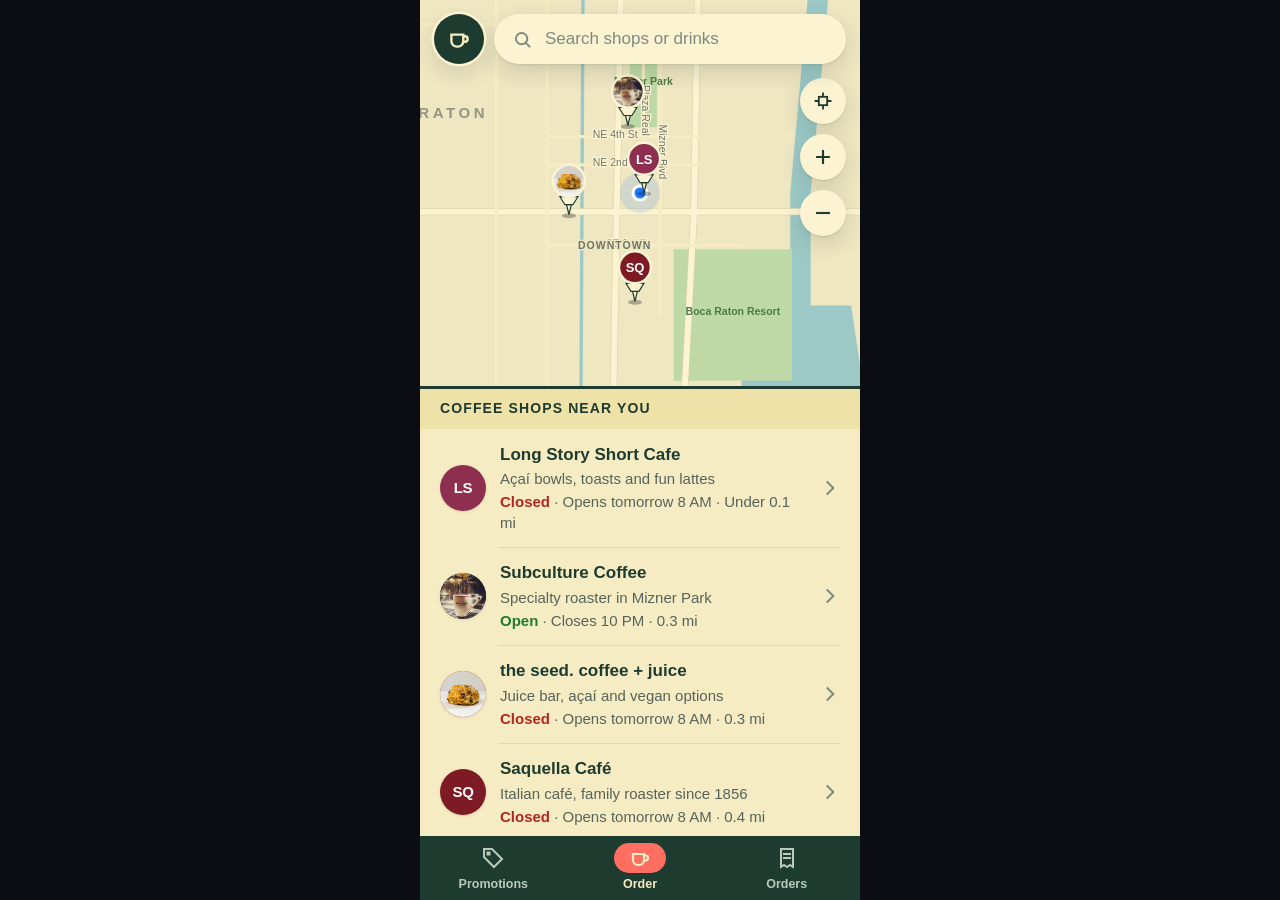
==== commit 8c50af4f: "Three looks, tee pins with photos, your usual, simpler order screen - Looks: Florida Room, Boca Stuc" ====
--- a/index.html
+++ b/index.html
@@ -66,6 +66,7 @@
 </div>
 </div>
 <!--OTG-END-->
+<script src="js/photos.js"></script>
 <script src="js/mapdata.js"></script>
 <script src="js/data.js"></script>
 <script src="js/app.js"></script>
--- a/css/styles.css
+++ b/css/styles.css
@@ -1,87 +1,71 @@
 /* On the Go
-   Warm paper ground, espresso-brown accent, one system font. Round shapes for things that
-   float or identify a shop (logo, search, pins, shop logos, map buttons); gently rounded
-   controls; solid lines between sections. Text 16px+, tap targets 48px+, contrast 4.5:1+. */
-
-:root {
-  --bg: #FBF9F6;
-  --surface: #FFFFFF;
-  --bg-2: #F3EFE9;
-  --fill: #EAE4DC;
-  --text: #1C1714;
-  --text-2: #5F564F;
-  --text-3: #8E857D;
-  --line: #E9E3DB;
-  --line-strong: #1C1714;
-  --primary: #1C1714;
-  --primary-hover: #2E2723;
-  --on-primary: #FFFFFF;
-  --accent: #FF6A2A;
-  --accent-hover: #FF7F48;
-  --on-accent: #1C1714;
-  --accent-soft: #FFE9DE;
-  --link: #1F5FA8;
-  --green: #1F7A3A;
-  --red: #B3261E;
-  --sun: #FFD84D;
-  --cream: #FFF3C4;
-  --focus: #1F5FA8;
-  --scrim: rgba(28, 23, 20, 0.45);
-  --shadow: 0 1px 2px rgba(28, 23, 20, 0.08), 0 8px 24px rgba(28, 23, 20, 0.12);
-  --shadow-sm: 0 1px 3px rgba(28, 23, 20, 0.12);
-  --map-land: #F4F1EB;
-  --map-block: #EBE6DE;
-  --map-water: #BFDDF0;
-  --map-park: #D5E9CC;
-  --map-campus: #EDE7DC;
-  --map-road: #FFFFFF;
-  --map-road-minor: #FFFFFF;
-  --map-hwy: #F6DFA6;
-  --map-casing: #E0D9CE;
-  --map-label: #7A7168;
-  --map-water-label: #3D7BA8;
-  --map-halo: #F4F1EB;
-  --me: #1F7BFF;
-  --r: 14px;
-  --r-sm: 10px;
-  --tab-h: 64px;
-  --font: -apple-system, BlinkMacSystemFont, "SF Pro Text", "Segoe UI", Roboto, "Helvetica Neue", Arial, sans-serif;
+   Two looks, switchable from the Orders tab: Florida Room (buttermilk, pine, hibiscus coral) and
+   Boca Stucco (resort pink, navy, palm green). Color runs through the whole screen: ground, cards,
+   section headers, top bar, tab bar. One accent for the actions that matter. Round shapes for
+   things that float or identify a shop; gently rounded controls. Text 16px+, taps 48px+, 4.5:1+. */
+
+.app, .app[data-look="florida"] {
+  --bg: #F6ECC3; --surface: #FBF3D2; --soft: #EFE2A9; --deep: #1E3B2F;
+  --ink: #1E3B2F; --ink-2: #55635A; --ink-3: #7E8A7F; --line: #E4D9AC;
+  --accent: #1E3B2F; --on-accent: #F6ECC3; --hot: #FF6F61; --on-hot: #1E3B2F;
+  --head-bg: #EFE2A9; --head-fg: #1E3B2F; --nav-bg: #1E3B2F; --nav-fg: #F6ECC3;
+  --tab-bg: #1E3B2F; --tab-fg: #B9C9BC; --tab-on: #FF6F61; --tab-on-fg: #F6ECC3;
+  --link: #1E3B2F; --ok: #1E7A34; --closed: #B3261E; --sun: #FFD84D; --cream: #FFF3C4;
+  --map-land: #EFE6C2; --map-block: #E6DCB2; --map-water: #9CC9C6; --map-park: #BFD9A6; --map-campus: #E9DFB3;
+  --map-road: #FBF3D2; --map-road-minor: #F6ECC3; --map-hwy: #F1D27A; --map-casing: #D9CE9E; --map-label: #6E7566; --map-water-label: #2F6F6C; --map-halo: #EFE6C2;
+  --me: #1F7BFF; --shadow: 0 1px 2px rgba(30,59,47,.10), 0 8px 22px rgba(30,59,47,.16); --shadow-sm: 0 1px 3px rgba(30,59,47,.14);
+  --r: 16px; --r-btn: 18px; --tee: #FBF3D2; --tee-edge: #1E3B2F;
+  --tab-h: 64px; --font: -apple-system, BlinkMacSystemFont, "SF Pro Text", "Segoe UI", Roboto, "Helvetica Neue", Arial, sans-serif;
 }
-@media (prefers-color-scheme: dark) {
-  :root:not([data-theme="light"]) {
-    color-scheme: dark;
-    --bg: #15110F; --surface: #1D1815; --bg-2: #241E1A; --fill: #302924;
-    --text: #F4EFE9; --text-2: #C2B8AE; --text-3: #8E857D; --line: #2F2823; --line-strong: #F4EFE9;
-    --primary: #F4EFE9; --primary-hover: #FFFFFF; --on-primary: #1C1714;
-    --accent: #FF7A3D; --accent-hover: #FF8F5A; --on-accent: #1C1714; --accent-soft: #3A2417;
-    --link: #7FB3F5; --green: #6BCF83; --red: #FF8A80; --sun: #FFD84D; --cream: #3A3117; --focus: #7FB3F5;
-    --scrim: rgba(0, 0, 0, 0.65);
-    --shadow: 0 1px 2px rgba(0, 0, 0, 0.4), 0 8px 24px rgba(0, 0, 0, 0.5); --shadow-sm: 0 1px 3px rgba(0, 0, 0, 0.5);
-    --map-land: #1E1916; --map-block: #272119; --map-water: #1E3A50; --map-park: #223523; --map-campus: #2A2420;
-    --map-road: #3E3630; --map-road-minor: #332C27; --map-hwy: #6E5A35; --map-casing: #15110F;
-    --map-label: #A79E95; --map-water-label: #8CB9DA; --map-halo: #1E1916; --me: #4C9BFF;
-  }
+.app[data-look="stucco"] {
+  --bg: #FBEAE5; --surface: #FFF6F3; --soft: #F3D6CE; --deep: #2B1D1B;
+  --ink: #2B1D1B; --ink-2: #5A4A47; --ink-3: #85736F; --line: #EED2CA;
+  --accent: #1F6F50; --on-accent: #FFFFFF; --hot: #2B1D1B; --on-hot: #FBEAE5;
+  --head-bg: #2B1D1B; --head-fg: #FBEAE5; --nav-bg: #2B1D1B; --nav-fg: #FBEAE5;
+  --tab-bg: #2B1D1B; --tab-fg: #C9B3AE; --tab-on: #1F6F50; --tab-on-fg: #FFFFFF;
+  --link: #2B1D1B; --ok: #1F6F50; --closed: #B3261E; --sun: #FFD84D; --cream: #FFF0B8;
+  --map-land: #FBEFEB; --map-block: #F3DCD5; --map-water: #8FB9DD; --map-park: #BFD7A8; --map-campus: #F0DAD3;
+  --map-road: #FFF7F4; --map-road-minor: #FBECE7; --map-hwy: #F5D89A; --map-casing: #E4C3BA; --map-label: #7A6E6B; --map-water-label: #2B5F8C; --map-halo: #F7E6E0;
+  --shadow: 0 1px 2px rgba(43,29,27,.10), 0 8px 22px rgba(43,29,27,.16); --shadow-sm: 0 1px 3px rgba(43,29,27,.14);
+  --r: 20px; --r-btn: 999px; --tee: #FFF7F4; --tee-edge: #2B1D1B;
 }
-:root[data-theme="dark"] {
+/* Gotham: night-time city. Charcoal and slate, steel-gray text, crimson for the one thing to do next. */
+.app[data-look="gotham"] {
   color-scheme: dark;
-  --bg: #15110F; --surface: #1D1815; --bg-2: #241E1A; --fill: #302924;
-  --text: #F4EFE9; --text-2: #C2B8AE; --text-3: #8E857D; --line: #2F2823; --line-strong: #F4EFE9;
-  --primary: #E3C7A8; --primary-hover: #EED6BC; --on-primary: #1C1714;
-  --link: #7FB3F5; --green: #6BCF83; --red: #FF8A80; --sun: #FFD84D; --cream: #3A3117; --focus: #7FB3F5;
-  --scrim: rgba(0, 0, 0, 0.65);
-  --shadow: 0 1px 2px rgba(0, 0, 0, 0.4), 0 8px 24px rgba(0, 0, 0, 0.5); --shadow-sm: 0 1px 3px rgba(0, 0, 0, 0.5);
-  --map-land: #1E1916; --map-block: #272119; --map-water: #1E3A50; --map-park: #223523; --map-campus: #2A2420;
-  --map-road: #3E3630; --map-road-minor: #332C27; --map-hwy: #6E5A35; --map-casing: #15110F;
-  --map-label: #A79E95; --map-water-label: #8CB9DA; --map-halo: #1E1916; --me: #4C9BFF;
+  --bg: #0B0D12; --surface: #151922; --soft: #1E2430; --deep: #F0F2F5;
+  --ink: #F0F2F5; --ink-2: #AEB6C4; --ink-3: #6F7889; --line: #232937;
+  --accent: #B3122E; --on-accent: #FFFFFF; --hot: #B3122E; --on-hot: #FFFFFF;
+  --head-bg: #151922; --head-fg: #AEB6C4; --nav-bg: #0B0D12; --nav-fg: #F0F2F5;
+  --tab-bg: #0B0D12; --tab-fg: #6F7889; --tab-on: #B3122E; --tab-on-fg: #FFFFFF;
+  --link: #AEB6C4; --ok: #6FCF8A; --closed: #FF7A85; --sun: #FFD84D; --cream: #2A2410;
+  --map-land: #10131A; --map-block: #171B24; --map-water: #0F2035; --map-park: #14251A; --map-campus: #1A1E27;
+  --map-road: #2A303D; --map-road-minor: #1F2530; --map-hwy: #4A3A2A; --map-casing: #0B0D12; --map-label: #7C8596; --map-water-label: #5C8DC4; --map-halo: #10131A;
+  --shadow: 0 1px 2px rgba(0,0,0,.5), 0 10px 26px rgba(0,0,0,.6); --shadow-sm: 0 1px 3px rgba(0,0,0,.5);
+  --r: 12px; --r-btn: 12px; --tee: #F0F2F5; --tee-edge: #0B0D12;
 }
+.app[data-look="gotham"] .head { border-top: 1px solid var(--line); border-bottom: 1px solid var(--line); }
+.app[data-look="gotham"] .sheet, .app[data-look="gotham"] .cats, .app[data-look="gotham"] .bottom-bar, .app[data-look="gotham"] .modal-foot, .app[data-look="gotham"] .sum { border-color: var(--accent); }
+.app[data-look="gotham"] .cat.is-on { background: var(--accent); color: #fff; }
+.app[data-look="gotham"] .look button.is-on { background: var(--accent); color: #fff; }
+.app[data-look="gotham"] .feature { background: #1E2430; color: var(--ink); }
+.app[data-look="gotham"] .feature .item .d { color: var(--ink-2); }
+.app[data-look="gotham"] .pick { background: var(--accent); color: #fff; }
+.app[data-look="gotham"] .warn-line { background: #2A1016; color: var(--ink); }
+.app[data-look="gotham"] .logo { background: var(--accent); color: #fff; }
+.app[data-look="gotham"] .box { border-color: var(--ink-3); }
+.app[data-look="gotham"] .btn--line { box-shadow: inset 0 0 0 2px var(--ink-3); }
+.app[data-look="gotham"] .pin-deal rect { fill: var(--accent); stroke: #fff; }
+.app[data-look="gotham"] .pin-deal text { fill: #fff; }
+.app[data-look="gotham"] .been-badge circle { fill: var(--ink); }
+.app[data-look="gotham"] .been-badge path { stroke: var(--bg); }
 
 * { box-sizing: border-box; -webkit-tap-highlight-color: transparent; }
 [hidden] { display: none !important; }
 html, body { height: 100%; }
-body { margin: 0; background: var(--bg-2); color: var(--text); font-family: var(--font); font-size: 17px; line-height: 1.4; -webkit-font-smoothing: antialiased; }
+body { margin: 0; background: #0B0D12; color: #F0F2F5; font-family: -apple-system, BlinkMacSystemFont, "SF Pro Text", "Segoe UI", Roboto, "Helvetica Neue", Arial, sans-serif; font-size: 17px; line-height: 1.4; -webkit-font-smoothing: antialiased; }
 button, input { font: inherit; color: inherit; }
 button { cursor: pointer; border: 0; background: none; padding: 0; text-align: inherit; }
-:focus-visible { outline: 3px solid var(--focus); outline-offset: 2px; }
+:focus-visible { outline: 3px solid var(--hot); outline-offset: 2px; }
 h1, h2, h3, p { margin: 0; }
 svg { display: block; }
 a { color: var(--link); }
@@ -90,60 +74,56 @@
 
 /* ---------- shell ---------- */
 .stage { height: 100%; display: flex; justify-content: center; }
-.app { position: relative; width: 100%; max-width: 440px; height: 100%; background: var(--bg); overflow: hidden; }
-@media (min-width: 480px) { .app { box-shadow: 0 0 0 1px var(--line), 0 24px 60px rgba(28, 23, 20, .18); } }
+.app { position: relative; width: 100%; max-width: 440px; height: 100%; background: var(--bg); color: var(--ink); overflow: hidden; font-family: var(--font); }
 .screen { position: absolute; inset: 0; display: none; flex-direction: column; background: var(--bg); }
 .screen.is-active { display: flex; }
 .scroll { flex: 1; overflow-y: auto; overscroll-behavior: contain; }
 .has-tabs .scroll { padding-bottom: calc(var(--tab-h) + env(safe-area-inset-bottom, 0px)); }
 .grow { flex: 1; min-width: 0; }
 
-/* top bar */
-.nav { flex: none; display: flex; align-items: center; gap: 4px; min-height: 56px; padding: 0 8px 0 4px; background: var(--bg); }
-.nav .back { display: flex; align-items: center; gap: 0; height: 56px; padding: 0 12px 0 6px; font-size: 17px; font-weight: 600; color: var(--link); }
+.nav { flex: none; display: flex; align-items: center; gap: 4px; min-height: 56px; padding: 0 8px 0 4px; background: var(--nav-bg); color: var(--nav-fg); }
+.nav .back { display: flex; align-items: center; height: 56px; padding: 0 12px 0 6px; font-size: 17px; font-weight: 700; color: var(--nav-fg); }
 .nav .back svg { width: 24px; height: 24px; }
 .nav h1 { font-size: 17px; font-weight: 700; white-space: nowrap; overflow: hidden; text-overflow: ellipsis; }
-.page-title { font-size: 34px; font-weight: 800; letter-spacing: -0.03em; padding: 22px 20px 10px; }
-
-/* tab bar */
+.page-title { font-size: 34px; font-weight: 800; letter-spacing: -0.03em; padding: 22px 20px 6px; }
+
 .tabbar { position: absolute; left: 0; right: 0; bottom: 0; z-index: 30; display: grid; grid-template-columns: 1fr 1fr 1fr;
-  height: calc(var(--tab-h) + env(safe-area-inset-bottom, 0px)); padding-bottom: env(safe-area-inset-bottom, 0px);
-  background: var(--surface); border-top: 1px solid var(--line); }
-.tab { display: flex; flex-direction: column; align-items: center; justify-content: center; gap: 3px; font-size: 12.5px; font-weight: 600; color: var(--text-3); }
-.tab svg { width: 24px; height: 24px; padding: 3px 0; box-sizing: content-box; }
-.tab.is-active { color: var(--text); }
-.tab.is-active svg { background: var(--accent); color: var(--on-accent); border-radius: 999px; padding: 3px 14px; }
+  height: calc(var(--tab-h) + env(safe-area-inset-bottom, 0px)); padding-bottom: env(safe-area-inset-bottom, 0px); background: var(--tab-bg); }
+.tab { display: flex; flex-direction: column; align-items: center; justify-content: center; gap: 3px; font-size: 12.5px; font-weight: 700; color: var(--tab-fg); }
+.tab svg { width: 24px; height: 24px; padding: 3px 14px; box-sizing: content-box; border-radius: 999px; }
+.tab.is-active { color: var(--tab-on-fg); }
+.tab.is-active svg { background: var(--tab-on); color: var(--tab-on-fg); }
 
 /* ---------- controls ---------- */
-.btn { display: flex; align-items: center; justify-content: center; gap: 10px; min-height: 56px; padding: 0 22px; border-radius: var(--r); background: var(--accent); color: var(--on-accent); font-size: 17px; font-weight: 700; width: 100%; text-decoration: none; transition: background .15s, transform .08s; }
-.btn:hover { background: var(--accent-hover); }
-.btn--dark { background: var(--primary); color: var(--on-primary); }
-.btn--dark:hover { background: var(--primary-hover); }
+.btn { display: flex; align-items: center; justify-content: center; gap: 10px; min-height: 56px; padding: 0 22px; border-radius: var(--r-btn); background: var(--accent); color: var(--on-accent); font-size: 17px; font-weight: 800; width: 100%; text-decoration: none; transition: filter .15s, transform .08s; }
+.btn:hover { filter: brightness(1.08); }
 .btn:active { transform: scale(.985); }
-.btn--line { background: var(--surface); color: var(--text); box-shadow: inset 0 0 0 1.5px var(--line); }
-.btn--line:hover { background: var(--bg-2); }
+.btn--line { background: var(--surface); color: var(--ink); box-shadow: inset 0 0 0 2px var(--ink); }
+.btn--hot { background: var(--hot); color: var(--on-hot); }
 .btn--split { justify-content: space-between; }
 .btn--auto { width: auto; display: inline-flex; }
-.btn[disabled] { background: var(--fill); color: var(--text-3); cursor: default; transform: none; }
-.sq { width: 44px; height: 44px; border-radius: 50%; display: grid; place-items: center; background: var(--bg-2); color: var(--text); flex: none; }
+.btn[disabled] { background: var(--soft); color: var(--ink-3); box-shadow: none; cursor: default; transform: none; filter: none; }
+.sq { width: 44px; height: 44px; border-radius: 50%; display: grid; place-items: center; background: var(--soft); color: var(--ink); flex: none; }
 .sq svg { width: 20px; height: 20px; }
 .sq[disabled] { opacity: .35; cursor: default; }
-.link { color: var(--link); font-size: 16px; font-weight: 600; text-decoration: none; min-height: 44px; display: inline-flex; align-items: center; }
-.link[disabled] { color: var(--text-3); }
-
-/* list rows */
+.link { color: var(--link); font-size: 16px; font-weight: 700; text-decoration: underline; text-underline-offset: 3px; min-height: 44px; display: inline-flex; align-items: center; }
+.link[disabled] { color: var(--ink-3); }
+
+/* rows */
 .row { display: flex; align-items: center; gap: 14px; width: 100%; min-height: 72px; padding: 14px 20px; position: relative; }
 .row + .row::before { content: ""; position: absolute; top: 0; left: 78px; right: 20px; border-top: 1px solid var(--line); }
-.row .t { font-size: 17px; font-weight: 700; }
-.row .s { font-size: 15px; color: var(--text-2); margin-top: 2px; }
-.row .end { margin-left: auto; font-size: 15px; color: var(--text-2); text-align: right; flex: none; }
-.row .go { width: 20px; height: 20px; color: var(--text-3); flex: none; }
-.head { font-size: 20px; font-weight: 800; letter-spacing: -0.02em; padding: 22px 20px 10px; }
-.open { color: var(--green); font-weight: 700; }
-.closed { color: var(--red); font-weight: 700; }
-.pick { display: inline-block; margin-top: 8px; padding: 3px 10px; border-radius: 999px; background: var(--sun); color: #1C1714; font-size: 13px; font-weight: 700; }
-.note { font-size: 15px; color: var(--text-3); padding: 12px 20px; }
-.day { font-size: 13px; font-weight: 800; text-transform: uppercase; letter-spacing: .08em; color: var(--text-3); padding: 18px 20px 4px; }
+.row .t { font-size: 17px; font-weight: 800; }
+.row .s { font-size: 15px; color: var(--ink-2); margin-top: 2px; }
+.row .end { margin-left: auto; font-size: 15px; color: var(--ink-2); text-align: right; flex: none; }
+.row .go { width: 20px; height: 20px; color: var(--ink-3); flex: none; }
+.head { font-size: 14px; font-weight: 900; text-transform: uppercase; letter-spacing: .08em; padding: 10px 20px; background: var(--head-bg); color: var(--head-fg); margin-top: 8px; }
+.head small { font-weight: 700; letter-spacing: 0; text-transform: none; opacity: .75; margin-left: 8px; font-size: 13px; }
+.open { color: var(--ok); font-weight: 800; }
+.closed { color: var(--closed); font-weight: 800; }
+.pick { display: inline-block; margin-top: 8px; padding: 3px 10px; border-radius: 999px; background: var(--sun); color: #1E3B2F; font-size: 13px; font-weight: 800; }
+.been { display: inline-block; margin-top: 8px; margin-right: 6px; padding: 3px 10px; border-radius: 999px; background: var(--soft); color: var(--ink); font-size: 13px; font-weight: 700; }
+.note { font-size: 15px; color: var(--ink-3); padding: 12px 20px; }
+.day { font-size: 13px; font-weight: 900; text-transform: uppercase; letter-spacing: .08em; color: var(--ink-2); padding: 18px 20px 4px; }
 
 /* ---------- map ---------- */
 .map-area { position: relative; flex: 1; min-height: 0; }
@@ -163,42 +143,53 @@
 .road--major { stroke: var(--map-road); }
 .road--minor { stroke: var(--map-road-minor); }
 .road-casing { fill: none; stroke: var(--map-casing); stroke-linecap: round; stroke-linejoin: round; }
-.map-label { fill: var(--map-label); font-size: calc(11px * var(--k)); font-weight: 700; letter-spacing: .1em; text-transform: uppercase; paint-order: stroke; stroke: var(--map-halo); stroke-width: calc(3px * var(--k)); }
-.map-label--water { fill: var(--map-water-label); font-style: italic; font-weight: 600; letter-spacing: .04em; text-transform: none; stroke: none; font-size: calc(14px * var(--k)); }
+.map-label { fill: var(--map-label); font-size: calc(11px * var(--k)); font-weight: 800; letter-spacing: .1em; text-transform: uppercase; paint-order: stroke; stroke: var(--map-halo); stroke-width: calc(3px * var(--k)); }
+.map-label--water { fill: var(--map-water-label); font-style: italic; font-weight: 700; letter-spacing: .04em; text-transform: none; stroke: none; font-size: calc(14px * var(--k)); }
 .map-label--city { font-size: calc(15px * var(--k)); letter-spacing: .24em; opacity: .7; }
 .map-label--area { font-size: calc(10.5px * var(--k)); }
 .map-street { fill: var(--map-label); font-size: calc(10.5px * var(--k)); paint-order: stroke; stroke: var(--map-road); stroke-width: calc(2.5px * var(--k)); }
-.map-street--area { fill: #4F7A45; stroke: none; font-weight: 600; }
+.map-street--area { fill: #4F7A45; stroke: none; font-weight: 700; }
 .pin { cursor: pointer; }
-.pin-box { stroke: #FFFFFF; stroke-width: 2.5; }
+.tee { fill: var(--tee); stroke: var(--tee-edge); stroke-width: 1.2; }
+.tee-shadow { fill: rgba(0,0,0,.28); }
+.ball { stroke: var(--tee); stroke-width: 2.5; }
+.ball-ring { fill: none; stroke: var(--ink); stroke-width: 1.8; stroke-dasharray: 3 3; }
 .pin-mono { font-weight: 800; letter-spacing: -.02em; }
-.pin.is-selected .pin-box { stroke: var(--accent); stroke-width: 4; }
-.pin-name { font-size: 12.5px; font-weight: 700; fill: var(--text); paint-order: stroke; stroke: var(--map-halo); stroke-width: 3.5px; stroke-linejoin: round; }
-.pin-deal rect { fill: var(--sun); stroke: #1C1714; stroke-width: 1.5; }
-.pin-deal text { fill: #1C1714; font-size: 12px; font-weight: 700; }
-.pin-deal .k { font-size: 9.5px; font-weight: 800; letter-spacing: .08em; }
+.pin.is-selected .ball { stroke: var(--hot); stroke-width: 4; }
+.pin-name { font-size: 12.5px; font-weight: 800; fill: var(--ink); paint-order: stroke; stroke: var(--map-halo); stroke-width: 3.5px; stroke-linejoin: round; }
+.pin-deal rect { fill: var(--sun); stroke: #1E3B2F; stroke-width: 1.5; }
+.pin-deal text { fill: #1E3B2F; font-size: 12px; font-weight: 700; }
+.pin-deal .k { font-size: 9.5px; font-weight: 900; letter-spacing: .08em; }
+.been-badge circle { fill: var(--ink); stroke: var(--map-halo); stroke-width: 2; }
+.been-badge path { fill: none; stroke: var(--bg); stroke-width: 2.2; stroke-linecap: round; stroke-linejoin: round; }
 .me-dot { fill: var(--me); stroke: #FFFFFF; stroke-width: 3; }
 .me-ring { fill: var(--me); opacity: .14; }
 
-.logo { width: 50px; height: 50px; border-radius: 50%; background: #1C1714; color: #FFFFFF; display: grid; place-items: center; flex: none; box-shadow: 0 0 0 2.5px var(--surface), var(--shadow); }
+.logo { width: 50px; height: 50px; border-radius: 50%; background: var(--deep); color: var(--bg); display: grid; place-items: center; flex: none; box-shadow: 0 0 0 2.5px var(--surface), var(--shadow); }
 .logo svg { width: 26px; height: 26px; }
 .float-top { position: absolute; top: 14px; left: 14px; right: 14px; z-index: 6; display: flex; align-items: center; gap: 10px; }
 .search { flex: 1; display: flex; align-items: center; gap: 10px; height: 50px; padding: 0 18px; border-radius: 999px; background: var(--surface); box-shadow: var(--shadow); }
-.search svg { width: 21px; height: 21px; color: var(--text-3); flex: none; }
-.search input { flex: 1; min-width: 0; border: 0; outline: none; background: transparent; font-size: 17px; }
-.search input::placeholder { color: var(--text-3); }
+.search svg { width: 21px; height: 21px; color: var(--ink-3); flex: none; }
+.search input { flex: 1; min-width: 0; border: 0; outline: none; background: transparent; font-size: 17px; color: var(--ink); }
+.search input::placeholder { color: var(--ink-3); }
 .search input::-webkit-search-cancel-button { display: none; }
-.search .clear { font-size: 15px; font-weight: 600; color: var(--link); padding: 8px 0 8px 8px; }
+.search .clear { font-size: 15px; font-weight: 700; color: var(--link); padding: 8px 0 8px 8px; }
 .map-btns { position: absolute; right: 14px; top: 78px; z-index: 5; display: flex; flex-direction: column; gap: 10px; }
-.round { width: 46px; height: 46px; border-radius: 50%; display: grid; place-items: center; background: var(--surface); color: var(--text); box-shadow: var(--shadow); }
+.round { width: 46px; height: 46px; border-radius: 50%; display: grid; place-items: center; background: var(--surface); color: var(--ink); box-shadow: var(--shadow); }
 .round svg { width: 20px; height: 20px; }
 
-.sheet { flex: none; background: var(--bg); border-top: 2px solid var(--line-strong); display: flex; flex-direction: column; max-height: 46%; margin-bottom: calc(var(--tab-h) + env(safe-area-inset-bottom, 0px)); }
+.sheet { flex: none; background: var(--bg); border-top: 3px solid var(--deep); display: flex; flex-direction: column; max-height: 50%; margin-bottom: calc(var(--tab-h) + env(safe-area-inset-bottom, 0px)); }
 .sheet-body { overflow-y: auto; overscroll-behavior: contain; }
-.sheet .head { padding-top: 18px; }
+.sheet .head { margin-top: 0; }
+.usual { display: flex; align-items: center; gap: 12px; margin: 12px 16px 4px; padding: 12px 14px; border-radius: var(--r); background: var(--surface); border: 2px solid var(--hot); }
+.usual .k { font-size: 11.5px; font-weight: 900; letter-spacing: .08em; text-transform: uppercase; color: var(--ink-2); }
+.usual .n { font-size: 17px; font-weight: 800; margin-top: 2px; }
+.usual .p { font-size: 14px; color: var(--ink-2); margin-top: 1px; }
+.usual .btn { width: auto; min-height: 46px; padding: 0 18px; flex: none; }
 
 /* shop identity */
-.tile { border-radius: 50%; width: 46px; height: 46px; display: grid; place-items: center; flex: none; font-size: 15px; font-weight: 800; letter-spacing: -.02em; box-shadow: var(--shadow-sm); }
+.tile { border-radius: 50%; width: 46px; height: 46px; display: grid; place-items: center; flex: none; font-size: 15px; font-weight: 800; letter-spacing: -.02em; box-shadow: var(--shadow-sm); position: relative; overflow: hidden; }
+.tile img { position: absolute; inset: 0; width: 100%; height: 100%; object-fit: cover; }
 .tile--big { width: 64px; height: 64px; font-size: 21px; box-shadow: inset 0 0 0 2px currentColor; }
 .band { display: flex; align-items: center; gap: 16px; padding: 22px 20px; }
 .band h2 { font-size: 26px; font-weight: 800; letter-spacing: -0.02em; line-height: 1.12; }
@@ -207,96 +198,113 @@
 .band--thin h2 { font-size: 19px; }
 
 /* ---------- menu ---------- */
-.menu-top { padding: 16px 20px 14px; }
+.menu-top { padding: 14px 20px; }
 .chips { display: flex; flex-wrap: wrap; gap: 8px; }
-.chip { display: inline-flex; align-items: center; min-height: 34px; padding: 0 13px; border-radius: 999px; background: var(--surface); box-shadow: inset 0 0 0 1px var(--line); font-size: 14.5px; font-weight: 600; color: var(--text); }
-.chip--dark { background: var(--accent); color: var(--on-accent); box-shadow: none; font-weight: 700; }
+.chip { display: inline-flex; align-items: center; min-height: 34px; padding: 0 13px; border-radius: 999px; background: var(--soft); font-size: 14.5px; font-weight: 700; color: var(--ink); }
+.chip--dark { background: var(--hot); color: var(--on-hot); font-weight: 800; }
 .chip--dark::before { content: ""; width: 8px; height: 8px; border-radius: 50%; background: currentColor; margin-right: 8px; }
 @media (prefers-reduced-motion: no-preference) { .chip--dark::before { animation: live 1.6s ease-in-out infinite; } @keyframes live { 50% { opacity: .25; } } }
 .chip .open, .chip .closed { margin-right: 4px; }
-.addr-line { font-size: 15px; color: var(--text-2); margin-top: 12px; }
-.addr-line a { font-weight: 600; text-decoration: none; }
-.warn-line { margin-top: 12px; padding: 10px 12px; border-radius: var(--r-sm); background: var(--cream); color: var(--text); font-size: 15px; font-weight: 600; }
-.feature { margin: 4px 20px 6px; padding: 12px 0 0; border-radius: var(--r); background: var(--cream); }
-.feature-k { font-size: 12.5px; font-weight: 800; letter-spacing: .08em; text-transform: uppercase; padding: 0 16px; color: var(--text-2); }
-.feature .item { padding-left: 16px; padding-right: 16px; }
-.feature .item::before { display: none; }
-.feature .today-pill { display: none; }
-.today-pill { display: inline-block; vertical-align: 2px; margin-left: 6px; padding: 1px 8px; border-radius: 999px; background: var(--sun); color: #1C1714; font-size: 12.5px; font-weight: 800; }
-.cats { position: sticky; top: 0; z-index: 2; display: flex; gap: 6px; overflow-x: auto; padding: 10px 14px; background: var(--bg); border-bottom: 1px solid var(--line); scrollbar-width: none; }
+.addr-line { font-size: 15px; color: var(--ink-2); margin-top: 12px; }
+.addr-line a { font-weight: 700; }
+.warn-line { margin-top: 12px; padding: 10px 12px; border-radius: 12px; background: var(--cream); color: #1E3B2F; font-size: 15px; font-weight: 700; }
+.reason { display: inline-block; margin-left: 8px; font-size: 11px; font-weight: 900; letter-spacing: .08em; text-transform: uppercase; color: var(--ink-2); vertical-align: 2px; }
+.reason--sun { color: #8A6A00; }
+.cats { position: sticky; top: 0; z-index: 2; display: flex; gap: 6px; overflow-x: auto; padding: 10px 14px; background: var(--bg); border-bottom: 2px solid var(--deep); scrollbar-width: none; }
 .cats::-webkit-scrollbar { display: none; }
-.cat { flex: none; min-height: 38px; padding: 0 15px; border-radius: 999px; font-size: 15.5px; font-weight: 700; color: var(--text-2); }
-.cat.is-on { background: var(--primary); color: var(--on-primary); }
+.cat { flex: none; min-height: 38px; padding: 0 15px; border-radius: 999px; font-size: 15.5px; font-weight: 800; color: var(--ink-2); }
+.cat.is-on { background: var(--deep); color: var(--bg); }
 .menu-group { scroll-margin-top: 58px; }
-[data-screen="menu"] .head { padding-bottom: 4px; }
 .item { display: flex; gap: 14px; width: 100%; min-height: 92px; padding: 14px 20px; align-items: flex-start; position: relative; }
 .item + .item::before { content: ""; position: absolute; top: 0; left: 20px; right: 20px; border-top: 1px solid var(--line); }
-.item .n { font-size: 17px; font-weight: 700; }
-.item .d { font-size: 15px; color: var(--text-2); margin-top: 3px; line-height: 1.4; }
-.item .p { font-size: 16px; font-weight: 600; margin-top: 6px; }
-.item .thumb { width: 88px; height: 88px; border-radius: 12px; object-fit: cover; flex: none; background: var(--fill); }
-.item .qty { display: inline-block; margin-top: 8px; padding: 2px 9px; border-radius: 999px; background: var(--accent); color: var(--on-accent); font-size: 13.5px; font-weight: 700; }
+.item .n { font-size: 17px; font-weight: 800; }
+.item .d { font-size: 15px; color: var(--ink-2); margin-top: 3px; line-height: 1.4; }
+.item .p { font-size: 16px; font-weight: 700; margin-top: 6px; }
+.item .thumb { width: 92px; height: 92px; border-radius: 14px; object-fit: cover; flex: none; background: var(--soft); box-shadow: var(--shadow-sm); }
+.item .qty { display: inline-block; margin-top: 8px; padding: 2px 9px; border-radius: 999px; background: var(--hot); color: var(--on-hot); font-size: 13.5px; font-weight: 800; }
+.feature { margin: 8px 16px 4px; padding: 10px 0 2px; border-radius: var(--r); background: var(--cream); color: #1E3B2F; }
+.feature-k { font-size: 12px; font-weight: 900; letter-spacing: .08em; text-transform: uppercase; padding: 0 16px; }
+.feature .item { padding-left: 16px; padding-right: 16px; }
+.feature .item .d { color: #4E5A44; }
+.feature .item::before { display: none; }
+.feature .reason { display: none; }
+.feature .item .thumb { box-shadow: none; }
 [data-screen="menu"] .note { padding: 18px 20px 28px; }
-.bottom-bar { flex: none; padding: 10px 16px calc(12px + env(safe-area-inset-bottom, 0px)); background: linear-gradient(to top, var(--bg) 70%, transparent); }
+.bottom-bar { flex: none; padding: 10px 16px calc(12px + env(safe-area-inset-bottom, 0px)); background: var(--bg); border-top: 2px solid var(--deep); }
 .has-tabs .bottom-bar { margin-bottom: calc(var(--tab-h) + env(safe-area-inset-bottom, 0px)); }
-.bottom-bar .btn { box-shadow: 0 6px 20px rgba(255, 106, 42, .35), var(--shadow); }
 
 /* ---------- item screen ---------- */
 .modal { position: absolute; inset: 0; z-index: 40; display: none; background: var(--bg); flex-direction: column; }
 .modal.is-open { display: flex; }
 .modal-body { flex: 1; overflow-y: auto; }
-.hero-img { display: block; width: calc(100% - 40px); margin: 0 20px; height: 230px; object-fit: cover; border-radius: var(--r); background: var(--fill); }
+.hero-img { display: block; width: calc(100% - 40px); margin: 16px 20px 0; height: 240px; object-fit: cover; border-radius: var(--r); background: var(--soft); box-shadow: var(--shadow-sm); }
 .item-head { padding: 18px 20px 8px; }
 .item-head h2 { font-size: 28px; font-weight: 800; letter-spacing: -0.02em; line-height: 1.12; }
-.item-head .p { font-size: 19px; font-weight: 700; margin-top: 8px; }
-.item-head .d { font-size: 16px; color: var(--text-2); margin-top: 8px; line-height: 1.45; }
-.group-head { display: flex; align-items: baseline; justify-content: space-between; padding: 22px 20px 8px; }
-.group-head h3 { font-size: 18px; font-weight: 800; letter-spacing: -0.01em; }
-.group-head span { font-size: 13.5px; font-weight: 600; color: var(--text-3); }
+.item-head .p { font-size: 19px; font-weight: 800; margin-top: 8px; }
+.item-head .d { font-size: 16px; color: var(--ink-2); margin-top: 8px; line-height: 1.45; }
+.group-head { display: flex; align-items: baseline; justify-content: space-between; padding: 10px 20px; background: var(--head-bg); color: var(--head-fg); margin-top: 10px; }
+.group-head h3 { font-size: 14px; font-weight: 900; text-transform: uppercase; letter-spacing: .08em; }
+.group-head span { font-size: 13px; font-weight: 700; opacity: .75; }
 .choice { display: flex; align-items: center; gap: 14px; width: 100%; min-height: 58px; padding: 8px 20px; font-size: 17px; position: relative; }
 .choice + .choice::before { content: ""; position: absolute; top: 0; left: 62px; right: 20px; border-top: 1px solid var(--line); }
-.choice .x { margin-left: auto; font-size: 15.5px; color: var(--text-2); }
-.box { width: 28px; height: 28px; border-radius: 8px; border: 2px solid var(--fill); flex: none; display: grid; place-items: center; background: var(--surface); color: transparent; }
+.choice .x { margin-left: auto; font-size: 15.5px; color: var(--ink-2); }
+.box { width: 28px; height: 28px; border-radius: 8px; border: 2px solid var(--ink); flex: none; display: grid; place-items: center; background: var(--surface); color: transparent; }
 .box svg { width: 18px; height: 18px; }
 .choice.is-on .box { background: var(--accent); border-color: var(--accent); color: var(--on-accent); }
-.choice.is-on { font-weight: 700; }
+.choice.is-on { font-weight: 800; }
 .stepper { display: flex; align-items: center; gap: 6px; margin-left: auto; }
-.stepper b { min-width: 34px; height: 44px; display: grid; place-items: center; font-size: 19px; font-weight: 700; font-variant-numeric: tabular-nums; }
-.modal-foot { flex: none; display: flex; gap: 12px; align-items: center; padding: 12px 16px calc(14px + env(safe-area-inset-bottom, 0px)); background: var(--surface); border-top: 1px solid var(--line); }
+.stepper b { min-width: 34px; height: 44px; display: grid; place-items: center; font-size: 19px; font-weight: 800; font-variant-numeric: tabular-nums; }
+.modal-foot { flex: none; display: flex; gap: 12px; align-items: center; padding: 12px 16px calc(14px + env(safe-area-inset-bottom, 0px)); background: var(--bg); border-top: 2px solid var(--deep); }
 .modal-foot .stepper { margin-left: 0; }
 .modal-foot .btn { flex: 1; }
 
 /* ---------- your order ---------- */
-.eta-box { margin: 14px 20px 6px; padding: 16px 18px; border-radius: var(--r); background: var(--accent-soft); border: 2px solid var(--accent); }
+.eta-box { margin: 14px 20px 6px; padding: 16px 18px; border-radius: var(--r); background: var(--surface); border: 2px solid var(--hot); }
 .eta-box b { display: block; font-size: 22px; font-weight: 800; letter-spacing: -0.02em; }
-.eta-box span { display: block; font-size: 15px; color: var(--text-2); margin-top: 4px; }
+.eta-box span { display: block; font-size: 15px; color: var(--ink-2); margin-top: 4px; }
 .line { display: flex; gap: 12px; padding: 14px 20px; position: relative; }
 .line + .line::before { content: ""; position: absolute; top: 0; left: 20px; right: 20px; border-top: 1px solid var(--line); }
-.line .n { font-size: 17px; font-weight: 700; }
-.line .m { font-size: 15px; color: var(--text-2); margin-top: 3px; }
+.line .n { font-size: 17px; font-weight: 800; }
+.line .m { font-size: 15px; color: var(--ink-2); margin-top: 3px; }
 .line .edit { display: flex; align-items: center; gap: 16px; margin-top: 10px; }
 .line .edit .stepper { margin-left: 0; }
-.line .pr { font-size: 17px; font-weight: 600; flex: none; }
-.sum { margin: 8px 20px 0; padding: 14px 0; display: grid; grid-template-columns: 1fr auto; gap: 8px; font-size: 16px; color: var(--text-2); font-variant-numeric: tabular-nums; border-top: 1px solid var(--line); }
-.sum .tot { font-size: 20px; font-weight: 800; color: var(--text); padding-top: 6px; }
+.line .pr { font-size: 17px; font-weight: 700; flex: none; }
+.sum { margin: 8px 20px 0; padding: 14px 0; display: grid; grid-template-columns: 1fr auto; gap: 8px; font-size: 16px; color: var(--ink-2); font-variant-numeric: tabular-nums; border-top: 2px solid var(--deep); }
+.sum .tot { font-size: 20px; font-weight: 900; color: var(--ink); padding-top: 6px; }
 
 /* ---------- orders ---------- */
-.status { margin: 8px 20px 0; padding: 18px 18px 16px; border-radius: var(--r); background: var(--surface); box-shadow: var(--shadow-sm); }
-.status { border-top: 4px solid var(--accent); }
+.status { margin: 8px 20px 0; padding: 18px 18px 16px; border-radius: var(--r); background: var(--surface); border-top: 5px solid var(--hot); box-shadow: var(--shadow-sm); }
 .status .big { font-size: 26px; font-weight: 800; letter-spacing: -0.02em; }
-.status .when { font-size: 17px; font-weight: 600; color: var(--text-2); margin-top: 4px; }
-.status .where { font-size: 15px; color: var(--text-2); margin-top: 6px; }
+.status .when { font-size: 17px; font-weight: 700; color: var(--ink-2); margin-top: 4px; }
+.status .where { font-size: 15px; color: var(--ink-2); margin-top: 6px; }
 .steps { list-style: none; margin: 16px 0 0; padding: 0; }
-.steps li { display: flex; align-items: center; gap: 12px; min-height: 44px; font-size: 16.5px; color: var(--text-3); }
-.steps li.done, .steps li.now { color: var(--text); font-weight: 700; }
-.steps .box { width: 24px; height: 24px; border-radius: 50%; }
+.steps li { display: flex; align-items: center; gap: 12px; min-height: 44px; font-size: 16.5px; color: var(--ink-3); }
+.steps li.done, .steps li.now { color: var(--ink); font-weight: 800; }
+.steps .box { width: 24px; height: 24px; border-radius: 50%; border-color: var(--ink-3); }
 .steps li.done .box { background: var(--accent); border-color: var(--accent); color: var(--on-accent); }
-.steps li.now .box { border-color: var(--accent); border-width: 5px; }
-.code { font-size: 16px; color: var(--text-2); margin-top: 14px; }
-.code b { color: var(--text); font-size: 32px; font-weight: 800; letter-spacing: .04em; margin-left: 8px; }
+.steps li.now .box { border-color: var(--hot); border-width: 5px; background: var(--surface); }
+.code { font-size: 16px; color: var(--ink-2); margin-top: 14px; }
+.code b { color: var(--ink); font-size: 32px; font-weight: 900; letter-spacing: .04em; margin-left: 8px; }
 .status .actions { display: grid; grid-template-columns: 1fr 1fr; gap: 8px; margin-top: 16px; }
-.status + .line { margin-top: 8px; }
 .empty { padding: 56px 28px; text-align: center; }
 .empty h2 { font-size: 22px; font-weight: 800; letter-spacing: -0.02em; }
-.empty p { font-size: 16px; color: var(--text-2); margin-top: 8px; }
+.empty p { font-size: 16px; color: var(--ink-2); margin-top: 8px; }
 .empty .btn { margin: 22px auto 0; }
+.look { display: flex; align-items: center; gap: 10px; padding: 18px 20px 28px; }
+.look span { font-size: 15px; font-weight: 700; color: var(--ink-2); margin-right: auto; }
+.look button { min-height: 40px; padding: 0 14px; border-radius: 999px; font-size: 14px; font-weight: 800; background: var(--soft); color: var(--ink); }
+.look button.is-on { background: var(--deep); color: var(--bg); }
+
+/* your order: items first, pickup assumed */
+.line--big { align-items: center; padding: 16px 20px; }
+.line--big .thumb { width: 72px; height: 72px; border-radius: 12px; object-fit: cover; flex: none; background: var(--soft); }
+.line--big .n { font-size: 19px; }
+.line--big .pr { font-size: 18px; font-weight: 800; align-self: flex-start; }
+.pickup-card { display: flex; align-items: center; gap: 12px; margin: 8px 20px 0; padding: 12px 0 14px; border-top: 2px solid var(--deep); }
+.pickup-card .k { font-size: 11.5px; font-weight: 900; letter-spacing: .08em; text-transform: uppercase; color: var(--ink-2); }
+.pickup-card .n { font-size: 17px; font-weight: 800; margin-top: 2px; }
+.pickup-card .p { font-size: 14px; color: var(--ink-2); }
+.eta-box .link { min-height: 40px; margin-top: 4px; }
+.times { display: flex; flex-wrap: wrap; gap: 8px; margin-top: 12px; }
+.time { min-height: 42px; padding: 0 14px; border-radius: 999px; background: var(--soft); color: var(--ink); font-size: 15px; font-weight: 800; }
+.time.is-on { background: var(--hot); color: var(--on-hot); }
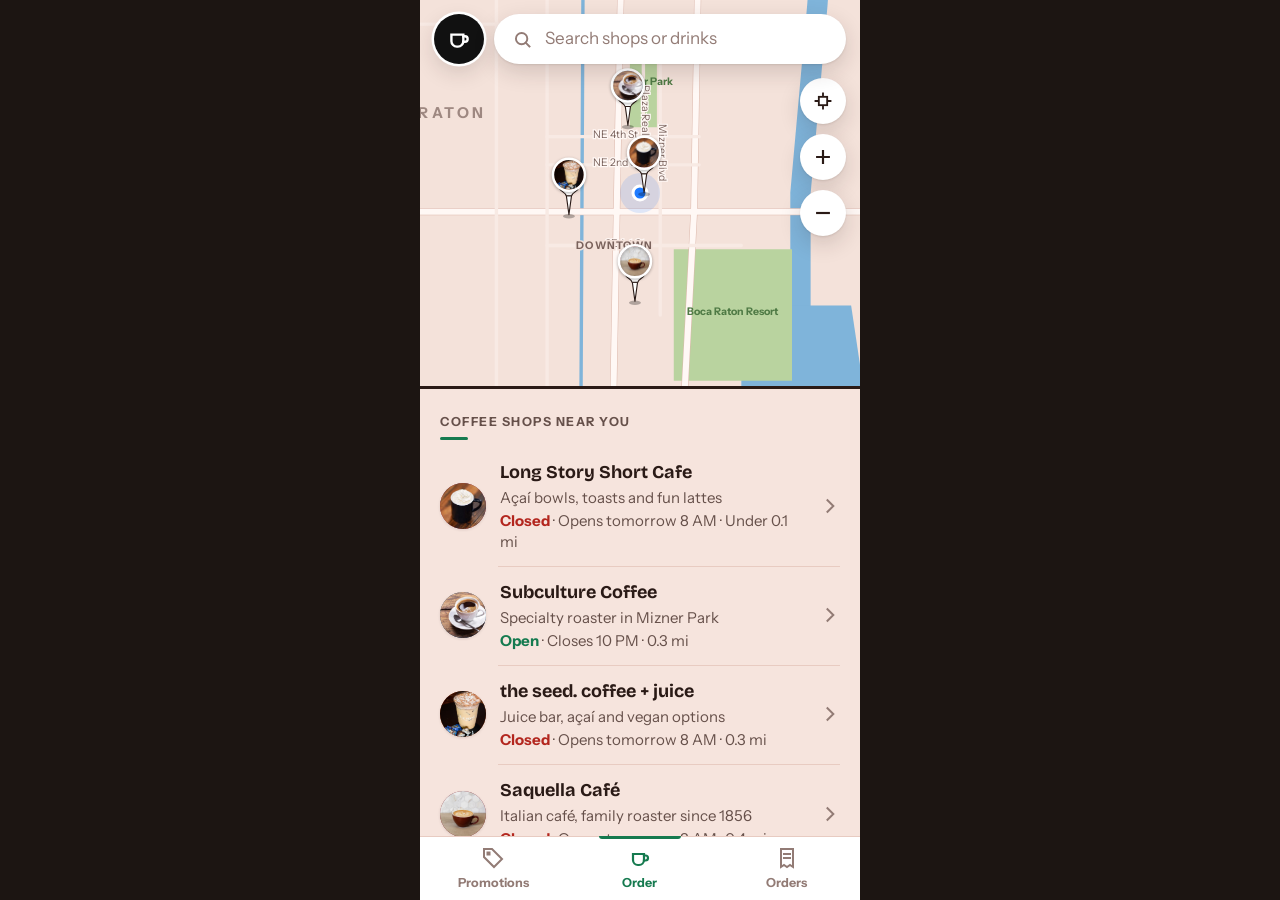
==== commit 44817bd2: "Redesign colors and type, keep layout Boca Stucco is the default look: shell pink ground, espresso i" ====
--- a/index.html
+++ b/index.html
@@ -5,7 +5,10 @@
 <meta name="viewport" content="width=device-width, initial-scale=1, viewport-fit=cover">
 <title>On the Go</title>
 <meta name="description" content="Order ahead from Boca Raton coffee shops and pick it up on your way.">
-<meta name="theme-color" content="#FBF9F6">
+<meta name="theme-color" content="#F6E4DD">
+<link rel="preconnect" href="https://fonts.googleapis.com">
+<link rel="preconnect" href="https://fonts.gstatic.com" crossorigin>
+<link rel="stylesheet" href="https://fonts.googleapis.com/css2?family=Bricolage+Grotesque:opsz,wght@12..96,700;12..96,800&family=Instrument+Sans:wght@400;500;600;700&display=swap">
 <link rel="stylesheet" href="css/styles.css">
 </head>
 <body>
--- a/css/styles.css
+++ b/css/styles.css
@@ -1,68 +1,72 @@
 /* On the Go
-   Two looks, switchable from the Orders tab: Florida Room (buttermilk, pine, hibiscus coral) and
-   Boca Stucco (resort pink, navy, palm green). Color runs through the whole screen: ground, cards,
-   section headers, top bar, tab bar. One accent for the actions that matter. Round shapes for
-   things that float or identify a shop; gently rounded controls. Text 16px+, taps 48px+, 4.5:1+. */
-
-.app, .app[data-look="florida"] {
-  --bg: #F6ECC3; --surface: #FBF3D2; --soft: #EFE2A9; --deep: #1E3B2F;
-  --ink: #1E3B2F; --ink-2: #55635A; --ink-3: #7E8A7F; --line: #E4D9AC;
-  --accent: #1E3B2F; --on-accent: #F6ECC3; --hot: #FF6F61; --on-hot: #1E3B2F;
-  --head-bg: #EFE2A9; --head-fg: #1E3B2F; --nav-bg: #1E3B2F; --nav-fg: #F6ECC3;
-  --tab-bg: #1E3B2F; --tab-fg: #B9C9BC; --tab-on: #FF6F61; --tab-on-fg: #F6ECC3;
-  --link: #1E3B2F; --ok: #1E7A34; --closed: #B3261E; --sun: #FFD84D; --cream: #FFF3C4;
-  --map-land: #EFE6C2; --map-block: #E6DCB2; --map-water: #9CC9C6; --map-park: #BFD9A6; --map-campus: #E9DFB3;
-  --map-road: #FBF3D2; --map-road-minor: #F6ECC3; --map-hwy: #F1D27A; --map-casing: #D9CE9E; --map-label: #6E7566; --map-water-label: #2F6F6C; --map-halo: #EFE6C2;
-  --me: #1F7BFF; --shadow: 0 1px 2px rgba(30,59,47,.10), 0 8px 22px rgba(30,59,47,.16); --shadow-sm: 0 1px 3px rgba(30,59,47,.14);
-  --r: 16px; --r-btn: 18px; --tee: #FBF3D2; --tee-edge: #1E3B2F;
-  --tab-h: 64px; --font: -apple-system, BlinkMacSystemFont, "SF Pro Text", "Segoe UI", Roboto, "Helvetica Neue", Arial, sans-serif;
+   Three looks, switchable from the Orders tab. Each one colors the whole screen: ground, bars,
+   cards, section marks, map. One "hot" color is reserved for the thing to do next (place order,
+   add to bag, live ready-time) and nothing else; "accent" covers checks, active states and
+   secondary fills. Type: Bricolage Grotesque for names and numbers, Instrument Sans for the rest.
+   Round for anything that floats or identifies a shop (logo, search, pins, tiles); 14px on
+   controls and cards. Text 16px+, taps 44px+, contrast 4.5:1+. */
+
+/* Boca Stucco (default): shell pink ground, espresso ink, palm green for actions. */
+.app, .app[data-look="stucco"] {
+  --bg: #F6E4DD; --surface: #FFFFFF; --soft: #F0D0C6; --tint: #DDEBE0; --deep: #2A1A16;
+  --ink: #2A1A16; --ink-2: #66504A; --ink-3: #927B75; --line: #E8CBC1;
+  --accent: #157A4F; --on-accent: #FFFFFF; --accent-edge: #0E5A39;
+  --hot: #157A4F; --on-hot: #FFFFFF; --hot-edge: #0E5A39;
+  --nav-bg: #2A1A16; --nav-fg: #F6E4DD;
+  --tab-bg: #FFFFFF; --tab-fg: #927B75; --tab-on: #157A4F; --tab-line: #E8CBC1;
+  --link: #157A4F; --ok: #157A4F; --closed: #B3261E; --sun: #FFD166; --on-sun: #2A1A16;
+  --map-land: #F4E2DA; --map-block: #EBD0C6; --map-water: #7FB4DA; --map-park: #B9D39F; --map-campus: #EDD8D0;
+  --map-road: #FFF8F5; --map-road-minor: #F8EAE4; --map-hwy: #F0C97C; --map-casing: #DDB9AD; --map-label: #7A625C; --map-water-label: #25587F; --map-halo: #F4E2DA;
+  --me: #1F7BFF; --shadow: 0 1px 2px rgba(42,26,22,.10), 0 8px 22px rgba(42,26,22,.16); --shadow-sm: 0 1px 3px rgba(42,26,22,.12);
+  --r: 14px; --r-btn: 14px; --tee: #FFFFFF; --tee-edge: #2A1A16;
+  --tab-h: 64px;
+  --font: "Instrument Sans", -apple-system, BlinkMacSystemFont, "Segoe UI", Roboto, "Helvetica Neue", Arial, sans-serif;
+  --font-display: "Bricolage Grotesque", "Instrument Sans", -apple-system, BlinkMacSystemFont, "Segoe UI", Roboto, Arial, sans-serif;
 }
-.app[data-look="stucco"] {
-  --bg: #FBEAE5; --surface: #FFF6F3; --soft: #F3D6CE; --deep: #2B1D1B;
-  --ink: #2B1D1B; --ink-2: #5A4A47; --ink-3: #85736F; --line: #EED2CA;
-  --accent: #1F6F50; --on-accent: #FFFFFF; --hot: #2B1D1B; --on-hot: #FBEAE5;
-  --head-bg: #2B1D1B; --head-fg: #FBEAE5; --nav-bg: #2B1D1B; --nav-fg: #FBEAE5;
-  --tab-bg: #2B1D1B; --tab-fg: #C9B3AE; --tab-on: #1F6F50; --tab-on-fg: #FFFFFF;
-  --link: #2B1D1B; --ok: #1F6F50; --closed: #B3261E; --sun: #FFD84D; --cream: #FFF0B8;
-  --map-land: #FBEFEB; --map-block: #F3DCD5; --map-water: #8FB9DD; --map-park: #BFD7A8; --map-campus: #F0DAD3;
-  --map-road: #FFF7F4; --map-road-minor: #FBECE7; --map-hwy: #F5D89A; --map-casing: #E4C3BA; --map-label: #7A6E6B; --map-water-label: #2B5F8C; --map-halo: #F7E6E0;
-  --shadow: 0 1px 2px rgba(43,29,27,.10), 0 8px 22px rgba(43,29,27,.16); --shadow-sm: 0 1px 3px rgba(43,29,27,.14);
-  --r: 20px; --r-btn: 999px; --tee: #FFF7F4; --tee-edge: #2B1D1B;
+/* Florida Room: buttermilk ground, pine ink, hibiscus coral for actions. */
+.app[data-look="florida"] {
+  --bg: #F3EACB; --surface: #FFFCF0; --soft: #E9DDB2; --tint: #E3E8D2; --deep: #17352A;
+  --ink: #17352A; --ink-2: #4F6156; --ink-3: #7A8A7E; --line: #E0D4AE;
+  --accent: #17352A; --on-accent: #F3EACB; --accent-edge: #0B1F17;
+  --hot: #EF5A45; --on-hot: #17352A; --hot-edge: #C43F2D;
+  --nav-bg: #17352A; --nav-fg: #F3EACB;
+  --tab-bg: #17352A; --tab-fg: #A9BDB1; --tab-on: #EF5A45; --tab-line: #17352A;
+  --link: #17352A; --ok: #1E7A34; --closed: #B3261E; --sun: #FFD166; --on-sun: #17352A;
+  --map-land: #EFE6C7; --map-block: #E5DAB3; --map-water: #92C5CE; --map-park: #BFD6A3; --map-campus: #E9E0C1;
+  --map-road: #FFFCF0; --map-road-minor: #F6EFD6; --map-hwy: #F2CF7A; --map-casing: #D6CCA4; --map-label: #6B705E; --map-water-label: #2F6F6C; --map-halo: #EFE6C7;
+  --shadow: 0 1px 2px rgba(23,53,42,.10), 0 8px 22px rgba(23,53,42,.16); --shadow-sm: 0 1px 3px rgba(23,53,42,.12);
+  --tee: #FFFCF0; --tee-edge: #17352A;
 }
-/* Gotham: night-time city. Charcoal and slate, steel-gray text, crimson for the one thing to do next. */
+/* Gotham: night city. Charcoal, steel text, one crimson for the next move. */
 .app[data-look="gotham"] {
   color-scheme: dark;
-  --bg: #0B0D12; --surface: #151922; --soft: #1E2430; --deep: #F0F2F5;
-  --ink: #F0F2F5; --ink-2: #AEB6C4; --ink-3: #6F7889; --line: #232937;
-  --accent: #B3122E; --on-accent: #FFFFFF; --hot: #B3122E; --on-hot: #FFFFFF;
-  --head-bg: #151922; --head-fg: #AEB6C4; --nav-bg: #0B0D12; --nav-fg: #F0F2F5;
-  --tab-bg: #0B0D12; --tab-fg: #6F7889; --tab-on: #B3122E; --tab-on-fg: #FFFFFF;
-  --link: #AEB6C4; --ok: #6FCF8A; --closed: #FF7A85; --sun: #FFD84D; --cream: #2A2410;
-  --map-land: #10131A; --map-block: #171B24; --map-water: #0F2035; --map-park: #14251A; --map-campus: #1A1E27;
-  --map-road: #2A303D; --map-road-minor: #1F2530; --map-hwy: #4A3A2A; --map-casing: #0B0D12; --map-label: #7C8596; --map-water-label: #5C8DC4; --map-halo: #10131A;
-  --shadow: 0 1px 2px rgba(0,0,0,.5), 0 10px 26px rgba(0,0,0,.6); --shadow-sm: 0 1px 3px rgba(0,0,0,.5);
-  --r: 12px; --r-btn: 12px; --tee: #F0F2F5; --tee-edge: #0B0D12;
+  --bg: #0D1017; --surface: #171B24; --soft: #222836; --tint: #2A1620; --deep: #EEF1F6;
+  --ink: #EEF1F6; --ink-2: #A6AFBE; --ink-3: #6C7688; --line: #262C3A;
+  --accent: #D11A3A; --on-accent: #FFFFFF; --accent-edge: #8E0F27;
+  --hot: #D11A3A; --on-hot: #FFFFFF; --hot-edge: #8E0F27;
+  --nav-bg: #171B24; --nav-fg: #EEF1F6;
+  --tab-bg: #0D1017; --tab-fg: #6C7688; --tab-on: #D11A3A; --tab-line: #262C3A;
+  --link: #EEF1F6; --ok: #58D18C; --closed: #FF7A85; --sun: #FFD166; --on-sun: #0D1017;
+  --map-land: #11141B; --map-block: #181C25; --map-water: #16304A; --map-park: #16281D; --map-campus: #1A1E27;
+  --map-road: #2E3543; --map-road-minor: #202632; --map-hwy: #52402A; --map-casing: #0D1017; --map-label: #8C96A8; --map-water-label: #6B9BD1; --map-halo: #11141B;
+  --shadow: 0 1px 2px rgba(0,0,0,.5), 0 10px 26px rgba(0,0,0,.6); --shadow-sm: 0 0 0 1px #262C3A;
+  --tee: #EEF1F6; --tee-edge: #0D1017;
 }
-.app[data-look="gotham"] .head { border-top: 1px solid var(--line); border-bottom: 1px solid var(--line); }
-.app[data-look="gotham"] .sheet, .app[data-look="gotham"] .cats, .app[data-look="gotham"] .bottom-bar, .app[data-look="gotham"] .modal-foot, .app[data-look="gotham"] .sum { border-color: var(--accent); }
-.app[data-look="gotham"] .cat.is-on { background: var(--accent); color: #fff; }
-.app[data-look="gotham"] .look button.is-on { background: var(--accent); color: #fff; }
-.app[data-look="gotham"] .feature { background: #1E2430; color: var(--ink); }
-.app[data-look="gotham"] .feature .item .d { color: var(--ink-2); }
-.app[data-look="gotham"] .pick { background: var(--accent); color: #fff; }
-.app[data-look="gotham"] .warn-line { background: #2A1016; color: var(--ink); }
-.app[data-look="gotham"] .logo { background: var(--accent); color: #fff; }
+.app[data-look="gotham"] .sheet, .app[data-look="gotham"] .cats, .app[data-look="gotham"] .bottom-bar, .app[data-look="gotham"] .modal-foot { border-color: var(--line); }
+.app[data-look="gotham"] .logo { background: var(--surface); color: var(--ink); box-shadow: 0 0 0 2px var(--line), var(--shadow); }
+.app[data-look="gotham"] .search, .app[data-look="gotham"] .round { box-shadow: 0 0 0 1px var(--line), var(--shadow); }
 .app[data-look="gotham"] .box { border-color: var(--ink-3); }
 .app[data-look="gotham"] .btn--line { box-shadow: inset 0 0 0 2px var(--ink-3); }
-.app[data-look="gotham"] .pin-deal rect { fill: var(--accent); stroke: #fff; }
-.app[data-look="gotham"] .pin-deal text { fill: #fff; }
 .app[data-look="gotham"] .been-badge circle { fill: var(--ink); }
 .app[data-look="gotham"] .been-badge path { stroke: var(--bg); }
+.app[data-look="gotham"] .cat.is-on, .app[data-look="gotham"] .look button.is-on { background: var(--ink); color: var(--bg); }
+.app[data-look="gotham"] .pick { background: var(--tint); color: #FF8A9C; }
+.app[data-look="gotham"] .eta-box b, .app[data-look="gotham"] .status .big { color: #FF8A9C; }
 
 * { box-sizing: border-box; -webkit-tap-highlight-color: transparent; }
 [hidden] { display: none !important; }
 html, body { height: 100%; }
-body { margin: 0; background: #0B0D12; color: #F0F2F5; font-family: -apple-system, BlinkMacSystemFont, "SF Pro Text", "Segoe UI", Roboto, "Helvetica Neue", Arial, sans-serif; font-size: 17px; line-height: 1.4; -webkit-font-smoothing: antialiased; }
+body { margin: 0; background: #1C1512; color: #F6E4DD; font-family: "Instrument Sans", -apple-system, BlinkMacSystemFont, "Segoe UI", Roboto, "Helvetica Neue", Arial, sans-serif; font-size: 17px; line-height: 1.4; -webkit-font-smoothing: antialiased; }
 button, input { font: inherit; color: inherit; }
 button { cursor: pointer; border: 0; background: none; padding: 0; text-align: inherit; }
 :focus-visible { outline: 3px solid var(--hot); outline-offset: 2px; }
@@ -81,25 +85,28 @@
 .has-tabs .scroll { padding-bottom: calc(var(--tab-h) + env(safe-area-inset-bottom, 0px)); }
 .grow { flex: 1; min-width: 0; }
 
-.nav { flex: none; display: flex; align-items: center; gap: 4px; min-height: 56px; padding: 0 8px 0 4px; background: var(--nav-bg); color: var(--nav-fg); }
-.nav .back { display: flex; align-items: center; height: 56px; padding: 0 12px 0 6px; font-size: 17px; font-weight: 700; color: var(--nav-fg); }
-.nav .back svg { width: 24px; height: 24px; }
-.nav h1 { font-size: 17px; font-weight: 700; white-space: nowrap; overflow: hidden; text-overflow: ellipsis; }
-.page-title { font-size: 34px; font-weight: 800; letter-spacing: -0.03em; padding: 22px 20px 6px; }
+.nav { flex: none; display: flex; align-items: center; gap: 4px; min-height: 44px; padding: 0 8px 0 4px; background: var(--nav-bg); color: var(--nav-fg); }
+.nav .back { display: flex; align-items: center; height: 44px; padding: 0 10px 0 4px; font-size: 15px; font-weight: 600; color: var(--nav-fg); }
+.nav .back svg { width: 20px; height: 20px; }
+.nav h1 { font-family: var(--font-display); font-size: 16px; font-weight: 700; white-space: nowrap; overflow: hidden; text-overflow: ellipsis; }
+.page-title { font-family: var(--font-display); font-size: 34px; font-weight: 800; letter-spacing: -0.02em; padding: 22px 20px 6px; }
 
 .tabbar { position: absolute; left: 0; right: 0; bottom: 0; z-index: 30; display: grid; grid-template-columns: 1fr 1fr 1fr;
-  height: calc(var(--tab-h) + env(safe-area-inset-bottom, 0px)); padding-bottom: env(safe-area-inset-bottom, 0px); background: var(--tab-bg); }
-.tab { display: flex; flex-direction: column; align-items: center; justify-content: center; gap: 3px; font-size: 12.5px; font-weight: 700; color: var(--tab-fg); }
-.tab svg { width: 24px; height: 24px; padding: 3px 14px; box-sizing: content-box; border-radius: 999px; }
-.tab.is-active { color: var(--tab-on-fg); }
-.tab.is-active svg { background: var(--tab-on); color: var(--tab-on-fg); }
+  height: calc(var(--tab-h) + env(safe-area-inset-bottom, 0px)); padding-bottom: env(safe-area-inset-bottom, 0px); background: var(--tab-bg); border-top: 1px solid var(--tab-line); }
+.tab { position: relative; display: flex; flex-direction: column; align-items: center; justify-content: center; gap: 4px; font-size: 12.5px; font-weight: 700; color: var(--tab-fg); }
+.tab::before { content: ""; position: absolute; top: -1px; left: 22%; right: 22%; height: 3px; border-radius: 0 0 3px 3px; background: transparent; }
+.tab svg { width: 24px; height: 24px; }
+.tab.is-active { color: var(--tab-on); }
+.tab.is-active::before { background: var(--tab-on); }
 
 /* ---------- controls ---------- */
-.btn { display: flex; align-items: center; justify-content: center; gap: 10px; min-height: 56px; padding: 0 22px; border-radius: var(--r-btn); background: var(--accent); color: var(--on-accent); font-size: 17px; font-weight: 800; width: 100%; text-decoration: none; transition: filter .15s, transform .08s; }
-.btn:hover { filter: brightness(1.08); }
-.btn:active { transform: scale(.985); }
+.btn { display: flex; align-items: center; justify-content: center; gap: 10px; min-height: 56px; padding: 0 22px; border-radius: var(--r-btn); background: var(--accent); color: var(--on-accent); font-size: 17px; font-weight: 700; width: 100%; text-decoration: none; box-shadow: 0 3px 0 var(--accent-edge); transition: filter .15s, transform .08s, box-shadow .08s; }
+.btn:hover { filter: brightness(1.06); }
+.btn:active { transform: translateY(2px); box-shadow: 0 1px 0 var(--accent-edge); }
 .btn--line { background: var(--surface); color: var(--ink); box-shadow: inset 0 0 0 2px var(--ink); }
-.btn--hot { background: var(--hot); color: var(--on-hot); }
+.btn--line:active { box-shadow: inset 0 0 0 2px var(--ink); transform: scale(.985); }
+.btn--hot { background: var(--hot); color: var(--on-hot); box-shadow: 0 3px 0 var(--hot-edge); }
+.btn--hot:active { box-shadow: 0 1px 0 var(--hot-edge); }
 .btn--split { justify-content: space-between; }
 .btn--auto { width: auto; display: inline-flex; }
 .btn[disabled] { background: var(--soft); color: var(--ink-3); box-shadow: none; cursor: default; transform: none; filter: none; }
@@ -112,18 +119,21 @@
 /* rows */
 .row { display: flex; align-items: center; gap: 14px; width: 100%; min-height: 72px; padding: 14px 20px; position: relative; }
 .row + .row::before { content: ""; position: absolute; top: 0; left: 78px; right: 20px; border-top: 1px solid var(--line); }
-.row .t { font-size: 17px; font-weight: 800; }
+.row .t { font-family: var(--font-display); font-size: 18px; font-weight: 700; }
 .row .s { font-size: 15px; color: var(--ink-2); margin-top: 2px; }
-.row .end { margin-left: auto; font-size: 15px; color: var(--ink-2); text-align: right; flex: none; }
+.row .end { margin-left: auto; font-size: 15px; color: var(--ink-2); text-align: right; flex: none; font-variant-numeric: tabular-nums; }
 .row .go { width: 20px; height: 20px; color: var(--ink-3); flex: none; }
-.head { font-size: 14px; font-weight: 900; text-transform: uppercase; letter-spacing: .08em; padding: 10px 20px; background: var(--head-bg); color: var(--head-fg); margin-top: 8px; }
-.head small { font-weight: 700; letter-spacing: 0; text-transform: none; opacity: .75; margin-left: 8px; font-size: 13px; }
-.open { color: var(--ok); font-weight: 800; }
-.closed { color: var(--closed); font-weight: 800; }
-.pick { display: inline-block; margin-top: 8px; padding: 3px 10px; border-radius: 999px; background: var(--sun); color: #1E3B2F; font-size: 13px; font-weight: 800; }
-.been { display: inline-block; margin-top: 8px; margin-right: 6px; padding: 3px 10px; border-radius: 999px; background: var(--soft); color: var(--ink); font-size: 13px; font-weight: 700; }
+/* section mark: small caps label with a short accent dash beneath, not a full-width rule */
+.head { font-size: 12.5px; font-weight: 700; text-transform: uppercase; letter-spacing: .12em; padding: 24px 20px 6px; color: var(--ink-2); position: relative; }
+.head::after { content: ""; display: block; width: 28px; height: 3px; margin-top: 6px; background: var(--accent); border-radius: 2px; }
+.sheet .head, [data-screen="menu"] .head { margin-left: 20px; margin-right: 20px; padding-left: 0; padding-right: 0; }
+.head small { font-weight: 600; letter-spacing: 0; text-transform: none; color: var(--ink-3); margin-left: 8px; font-size: 13px; }
+.open { color: var(--ok); font-weight: 700; }
+.closed { color: var(--closed); font-weight: 700; }
+.pick { display: inline-block; margin-top: 8px; padding: 3px 10px; border-radius: 6px; background: var(--sun); color: var(--on-sun); font-size: 13px; font-weight: 700; }
+.been { display: inline-block; margin-top: 8px; margin-right: 6px; padding: 3px 10px; border-radius: 6px; background: var(--tint); color: var(--ink); font-size: 13px; font-weight: 700; }
 .note { font-size: 15px; color: var(--ink-3); padding: 12px 20px; }
-.day { font-size: 13px; font-weight: 900; text-transform: uppercase; letter-spacing: .08em; color: var(--ink-2); padding: 18px 20px 4px; }
+.day { font-family: var(--font-display); font-size: 15px; font-weight: 700; color: var(--ink); padding: 18px 20px 4px; }
 
 /* ---------- map ---------- */
 .map-area { position: relative; flex: 1; min-height: 0; }
@@ -143,29 +153,29 @@
 .road--major { stroke: var(--map-road); }
 .road--minor { stroke: var(--map-road-minor); }
 .road-casing { fill: none; stroke: var(--map-casing); stroke-linecap: round; stroke-linejoin: round; }
-.map-label { fill: var(--map-label); font-size: calc(11px * var(--k)); font-weight: 800; letter-spacing: .1em; text-transform: uppercase; paint-order: stroke; stroke: var(--map-halo); stroke-width: calc(3px * var(--k)); }
-.map-label--water { fill: var(--map-water-label); font-style: italic; font-weight: 700; letter-spacing: .04em; text-transform: none; stroke: none; font-size: calc(14px * var(--k)); }
+.map-label { fill: var(--map-label); font-size: calc(11px * var(--k)); font-weight: 700; letter-spacing: .1em; text-transform: uppercase; paint-order: stroke; stroke: var(--map-halo); stroke-width: calc(3px * var(--k)); }
+.map-label--water { fill: var(--map-water-label); font-style: italic; font-weight: 600; letter-spacing: .04em; text-transform: none; stroke: none; font-size: calc(14px * var(--k)); }
 .map-label--city { font-size: calc(15px * var(--k)); letter-spacing: .24em; opacity: .7; }
 .map-label--area { font-size: calc(10.5px * var(--k)); }
 .map-street { fill: var(--map-label); font-size: calc(10.5px * var(--k)); paint-order: stroke; stroke: var(--map-road); stroke-width: calc(2.5px * var(--k)); }
 .map-street--area { fill: #4F7A45; stroke: none; font-weight: 700; }
 .pin { cursor: pointer; }
-.tee { fill: var(--tee); stroke: var(--tee-edge); stroke-width: 1.2; }
+.tee { fill: var(--tee); stroke: var(--tee-edge); stroke-width: 1.1; stroke-linejoin: round; }
 .tee-shadow { fill: rgba(0,0,0,.28); }
-.ball { stroke: var(--tee); stroke-width: 2.5; }
+.ball { stroke: var(--tee); stroke-width: 2.5; filter: drop-shadow(0 1.5px 1.5px rgba(0,0,0,.35)); }
 .ball-ring { fill: none; stroke: var(--ink); stroke-width: 1.8; stroke-dasharray: 3 3; }
-.pin-mono { font-weight: 800; letter-spacing: -.02em; }
+.pin-mono { font-family: var(--font-display); font-weight: 800; letter-spacing: -.02em; }
 .pin.is-selected .ball { stroke: var(--hot); stroke-width: 4; }
-.pin-name { font-size: 12.5px; font-weight: 800; fill: var(--ink); paint-order: stroke; stroke: var(--map-halo); stroke-width: 3.5px; stroke-linejoin: round; }
-.pin-deal rect { fill: var(--sun); stroke: #1E3B2F; stroke-width: 1.5; }
-.pin-deal text { fill: #1E3B2F; font-size: 12px; font-weight: 700; }
-.pin-deal .k { font-size: 9.5px; font-weight: 900; letter-spacing: .08em; }
-.been-badge circle { fill: var(--ink); stroke: var(--map-halo); stroke-width: 2; }
-.been-badge path { fill: none; stroke: var(--bg); stroke-width: 2.2; stroke-linecap: round; stroke-linejoin: round; }
+.pin-name { font-family: var(--font-display); font-size: 12.5px; font-weight: 700; fill: var(--ink); paint-order: stroke; stroke: var(--map-halo); stroke-width: 3.5px; stroke-linejoin: round; }
+.pin-deal rect { fill: var(--sun); stroke: var(--on-sun); stroke-width: 1.5; }
+.pin-deal text { fill: var(--on-sun); font-size: 12px; font-weight: 700; }
+.pin-deal .k { font-size: 9.5px; font-weight: 800; letter-spacing: .08em; }
+.been-badge circle { fill: var(--accent); stroke: var(--map-halo); stroke-width: 2; }
+.been-badge path { fill: none; stroke: var(--on-accent); stroke-width: 2.2; stroke-linecap: round; stroke-linejoin: round; }
 .me-dot { fill: var(--me); stroke: #FFFFFF; stroke-width: 3; }
 .me-ring { fill: var(--me); opacity: .14; }
 
-.logo { width: 50px; height: 50px; border-radius: 50%; background: var(--deep); color: var(--bg); display: grid; place-items: center; flex: none; box-shadow: 0 0 0 2.5px var(--surface), var(--shadow); }
+.logo { width: 50px; height: 50px; border-radius: 50%; background: #111111; color: #FFFFFF; display: grid; place-items: center; flex: none; box-shadow: 0 0 0 2.5px var(--surface), var(--shadow); }
 .logo svg { width: 26px; height: 26px; }
 .float-top { position: absolute; top: 14px; left: 14px; right: 14px; z-index: 6; display: flex; align-items: center; gap: 10px; }
 .search { flex: 1; display: flex; align-items: center; gap: 10px; height: 50px; padding: 0 18px; border-radius: 999px; background: var(--surface); box-shadow: var(--shadow); }
@@ -181,56 +191,56 @@
 .sheet { flex: none; background: var(--bg); border-top: 3px solid var(--deep); display: flex; flex-direction: column; max-height: 50%; margin-bottom: calc(var(--tab-h) + env(safe-area-inset-bottom, 0px)); }
 .sheet-body { overflow-y: auto; overscroll-behavior: contain; }
 .sheet .head { margin-top: 0; }
-.usual { display: flex; align-items: center; gap: 12px; margin: 12px 16px 4px; padding: 12px 14px; border-radius: var(--r); background: var(--surface); border: 2px solid var(--hot); }
-.usual .k { font-size: 11.5px; font-weight: 900; letter-spacing: .08em; text-transform: uppercase; color: var(--ink-2); }
-.usual .n { font-size: 17px; font-weight: 800; margin-top: 2px; }
+.usual { display: flex; align-items: center; gap: 12px; margin: 12px 20px 4px; padding: 12px 14px; border-radius: var(--r); background: var(--surface); box-shadow: var(--shadow-sm); }
+.usual .k { font-size: 11.5px; font-weight: 700; letter-spacing: .1em; text-transform: uppercase; color: var(--accent); }
+.usual .n { font-family: var(--font-display); font-size: 18px; font-weight: 700; margin-top: 2px; }
 .usual .p { font-size: 14px; color: var(--ink-2); margin-top: 1px; }
 .usual .btn { width: auto; min-height: 46px; padding: 0 18px; flex: none; }
 
 /* shop identity */
-.tile { border-radius: 50%; width: 46px; height: 46px; display: grid; place-items: center; flex: none; font-size: 15px; font-weight: 800; letter-spacing: -.02em; box-shadow: var(--shadow-sm); position: relative; overflow: hidden; }
+.tile { border-radius: 50%; width: 46px; height: 46px; display: grid; place-items: center; flex: none; font-family: var(--font-display); font-size: 15px; font-weight: 800; letter-spacing: -.02em; box-shadow: var(--shadow-sm); position: relative; overflow: hidden; }
 .tile img { position: absolute; inset: 0; width: 100%; height: 100%; object-fit: cover; }
 .tile--big { width: 64px; height: 64px; font-size: 21px; box-shadow: inset 0 0 0 2px currentColor; }
 .band { display: flex; align-items: center; gap: 16px; padding: 22px 20px; }
-.band h2 { font-size: 26px; font-weight: 800; letter-spacing: -0.02em; line-height: 1.12; }
+.band h2 { font-family: var(--font-display); font-size: 27px; font-weight: 800; letter-spacing: -0.01em; line-height: 1.1; }
 .band p { font-size: 15.5px; margin-top: 5px; opacity: .92; }
 .band--thin { padding: 14px 20px; }
-.band--thin h2 { font-size: 19px; }
+.band--thin h2 { font-size: 20px; }
 
 /* ---------- menu ---------- */
 .menu-top { padding: 14px 20px; }
 .chips { display: flex; flex-wrap: wrap; gap: 8px; }
-.chip { display: inline-flex; align-items: center; min-height: 34px; padding: 0 13px; border-radius: 999px; background: var(--soft); font-size: 14.5px; font-weight: 700; color: var(--ink); }
-.chip--dark { background: var(--hot); color: var(--on-hot); font-weight: 800; }
+.chip { display: inline-flex; align-items: center; min-height: 34px; padding: 0 12px; border-radius: 8px; background: var(--surface); box-shadow: inset 0 0 0 1.5px var(--line); font-size: 14.5px; font-weight: 600; color: var(--ink); }
+.chip--dark { background: var(--hot); color: var(--on-hot); font-weight: 700; box-shadow: none; }
 .chip--dark::before { content: ""; width: 8px; height: 8px; border-radius: 50%; background: currentColor; margin-right: 8px; }
 @media (prefers-reduced-motion: no-preference) { .chip--dark::before { animation: live 1.6s ease-in-out infinite; } @keyframes live { 50% { opacity: .25; } } }
 .chip .open, .chip .closed { margin-right: 4px; }
 .addr-line { font-size: 15px; color: var(--ink-2); margin-top: 12px; }
 .addr-line a { font-weight: 700; }
-.warn-line { margin-top: 12px; padding: 10px 12px; border-radius: 12px; background: var(--cream); color: #1E3B2F; font-size: 15px; font-weight: 700; }
-.reason { display: inline-block; margin-left: 8px; font-size: 11px; font-weight: 900; letter-spacing: .08em; text-transform: uppercase; color: var(--ink-2); vertical-align: 2px; }
+.warn-line { margin-top: 12px; padding: 10px 12px; border-radius: 10px; background: var(--sun); color: var(--on-sun); font-size: 15px; font-weight: 600; }
+.reason { display: inline-block; margin-left: 8px; font-size: 11px; font-weight: 700; letter-spacing: .08em; text-transform: uppercase; color: var(--accent); vertical-align: 2px; }
 .reason--sun { color: #8A6A00; }
-.cats { position: sticky; top: 0; z-index: 2; display: flex; gap: 6px; overflow-x: auto; padding: 10px 14px; background: var(--bg); border-bottom: 2px solid var(--deep); scrollbar-width: none; }
+.cats { position: sticky; top: 0; z-index: 2; display: flex; gap: 6px; overflow-x: auto; padding: 10px 14px; background: var(--bg); border-bottom: 1px solid var(--line); scrollbar-width: none; }
 .cats::-webkit-scrollbar { display: none; }
-.cat { flex: none; min-height: 38px; padding: 0 15px; border-radius: 999px; font-size: 15.5px; font-weight: 800; color: var(--ink-2); }
+.cat { flex: none; min-height: 38px; padding: 0 15px; border-radius: 10px; font-size: 15.5px; font-weight: 700; color: var(--ink-2); }
 .cat.is-on { background: var(--deep); color: var(--bg); }
 .menu-group { scroll-margin-top: 58px; }
 .item { display: flex; gap: 14px; width: 100%; min-height: 92px; padding: 14px 20px; align-items: flex-start; position: relative; }
 .item + .item::before { content: ""; position: absolute; top: 0; left: 20px; right: 20px; border-top: 1px solid var(--line); }
-.item .n { font-size: 17px; font-weight: 800; }
+.item .n { font-family: var(--font-display); font-size: 18px; font-weight: 700; }
 .item .d { font-size: 15px; color: var(--ink-2); margin-top: 3px; line-height: 1.4; }
-.item .p { font-size: 16px; font-weight: 700; margin-top: 6px; }
-.item .thumb { width: 92px; height: 92px; border-radius: 14px; object-fit: cover; flex: none; background: var(--soft); box-shadow: var(--shadow-sm); }
-.item .qty { display: inline-block; margin-top: 8px; padding: 2px 9px; border-radius: 999px; background: var(--hot); color: var(--on-hot); font-size: 13.5px; font-weight: 800; }
-.feature { margin: 8px 16px 4px; padding: 10px 0 2px; border-radius: var(--r); background: var(--cream); color: #1E3B2F; }
-.feature-k { font-size: 12px; font-weight: 900; letter-spacing: .08em; text-transform: uppercase; padding: 0 16px; }
+.item .p { font-family: var(--font-display); font-size: 16px; font-weight: 700; margin-top: 6px; font-variant-numeric: tabular-nums; }
+.item .thumb { width: 92px; height: 92px; border-radius: 12px; object-fit: cover; flex: none; background: var(--soft); box-shadow: var(--shadow-sm); }
+.item .qty { display: inline-block; margin-top: 8px; padding: 2px 9px; border-radius: 6px; background: var(--hot); color: var(--on-hot); font-size: 13.5px; font-weight: 700; }
+.feature { margin: 12px 20px 4px; padding: 10px 0 2px; border-radius: var(--r); background: var(--tint); color: var(--ink); }
+.feature-k { font-size: 12px; font-weight: 700; letter-spacing: .1em; text-transform: uppercase; padding: 0 16px; color: var(--accent); }
 .feature .item { padding-left: 16px; padding-right: 16px; }
-.feature .item .d { color: #4E5A44; }
+.feature .item .d { color: var(--ink-2); }
 .feature .item::before { display: none; }
 .feature .reason { display: none; }
 .feature .item .thumb { box-shadow: none; }
 [data-screen="menu"] .note { padding: 18px 20px 28px; }
-.bottom-bar { flex: none; padding: 10px 16px calc(12px + env(safe-area-inset-bottom, 0px)); background: var(--bg); border-top: 2px solid var(--deep); }
+.bottom-bar { flex: none; padding: 10px 16px calc(12px + env(safe-area-inset-bottom, 0px)); background: var(--bg); border-top: 1px solid var(--line); }
 .has-tabs .bottom-bar { margin-bottom: calc(var(--tab-h) + env(safe-area-inset-bottom, 0px)); }
 
 /* ---------- item screen ---------- */
@@ -239,72 +249,81 @@
 .modal-body { flex: 1; overflow-y: auto; }
 .hero-img { display: block; width: calc(100% - 40px); margin: 16px 20px 0; height: 240px; object-fit: cover; border-radius: var(--r); background: var(--soft); box-shadow: var(--shadow-sm); }
 .item-head { padding: 18px 20px 8px; }
-.item-head h2 { font-size: 28px; font-weight: 800; letter-spacing: -0.02em; line-height: 1.12; }
-.item-head .p { font-size: 19px; font-weight: 800; margin-top: 8px; }
+.item-head h2 { font-family: var(--font-display); font-size: 30px; font-weight: 800; letter-spacing: -0.01em; line-height: 1.1; text-wrap: balance; }
+.item-head .p { font-family: var(--font-display); font-size: 20px; font-weight: 700; margin-top: 8px; color: var(--accent); }
 .item-head .d { font-size: 16px; color: var(--ink-2); margin-top: 8px; line-height: 1.45; }
-.group-head { display: flex; align-items: baseline; justify-content: space-between; padding: 10px 20px; background: var(--head-bg); color: var(--head-fg); margin-top: 10px; }
-.group-head h3 { font-size: 14px; font-weight: 900; text-transform: uppercase; letter-spacing: .08em; }
-.group-head span { font-size: 13px; font-weight: 700; opacity: .75; }
+.group-head { display: flex; align-items: baseline; justify-content: space-between; padding: 22px 0 6px; margin: 0 20px; border-bottom: 1px solid var(--line); color: var(--ink-2); }
+.group-head h3 { font-size: 12.5px; font-weight: 700; text-transform: uppercase; letter-spacing: .12em; }
+.group-head span { font-size: 13px; font-weight: 600; color: var(--ink-3); }
 .choice { display: flex; align-items: center; gap: 14px; width: 100%; min-height: 58px; padding: 8px 20px; font-size: 17px; position: relative; }
 .choice + .choice::before { content: ""; position: absolute; top: 0; left: 62px; right: 20px; border-top: 1px solid var(--line); }
-.choice .x { margin-left: auto; font-size: 15.5px; color: var(--ink-2); }
+.choice .x { margin-left: auto; font-size: 15.5px; color: var(--ink-2); font-variant-numeric: tabular-nums; }
 .box { width: 28px; height: 28px; border-radius: 8px; border: 2px solid var(--ink); flex: none; display: grid; place-items: center; background: var(--surface); color: transparent; }
 .box svg { width: 18px; height: 18px; }
 .choice.is-on .box { background: var(--accent); border-color: var(--accent); color: var(--on-accent); }
-.choice.is-on { font-weight: 800; }
+.choice.is-on { font-weight: 700; }
 .stepper { display: flex; align-items: center; gap: 6px; margin-left: auto; }
-.stepper b { min-width: 34px; height: 44px; display: grid; place-items: center; font-size: 19px; font-weight: 800; font-variant-numeric: tabular-nums; }
-.modal-foot { flex: none; display: flex; gap: 12px; align-items: center; padding: 12px 16px calc(14px + env(safe-area-inset-bottom, 0px)); background: var(--bg); border-top: 2px solid var(--deep); }
+.stepper b { min-width: 34px; height: 44px; display: grid; place-items: center; font-family: var(--font-display); font-size: 20px; font-weight: 700; font-variant-numeric: tabular-nums; }
+.modal-foot { flex: none; display: flex; gap: 12px; align-items: center; padding: 12px 16px calc(14px + env(safe-area-inset-bottom, 0px)); background: var(--bg); border-top: 1px solid var(--line); }
 .modal-foot .stepper { margin-left: 0; }
 .modal-foot .btn { flex: 1; }
 
 /* ---------- your order ---------- */
-.eta-box { margin: 14px 20px 6px; padding: 16px 18px; border-radius: var(--r); background: var(--surface); border: 2px solid var(--hot); }
-.eta-box b { display: block; font-size: 22px; font-weight: 800; letter-spacing: -0.02em; }
+.eta-box { margin: 14px 20px 6px; padding: 16px 18px; border-radius: var(--r); background: var(--tint); }
+.eta-box b { display: block; font-family: var(--font-display); font-size: 26px; font-weight: 800; letter-spacing: -0.01em; color: var(--accent); }
 .eta-box span { display: block; font-size: 15px; color: var(--ink-2); margin-top: 4px; }
 .line { display: flex; gap: 12px; padding: 14px 20px; position: relative; }
 .line + .line::before { content: ""; position: absolute; top: 0; left: 20px; right: 20px; border-top: 1px solid var(--line); }
-.line .n { font-size: 17px; font-weight: 800; }
+.line .n { font-family: var(--font-display); font-size: 18px; font-weight: 700; }
 .line .m { font-size: 15px; color: var(--ink-2); margin-top: 3px; }
 .line .edit { display: flex; align-items: center; gap: 16px; margin-top: 10px; }
 .line .edit .stepper { margin-left: 0; }
-.line .pr { font-size: 17px; font-weight: 700; flex: none; }
-.sum { margin: 8px 20px 0; padding: 14px 0; display: grid; grid-template-columns: 1fr auto; gap: 8px; font-size: 16px; color: var(--ink-2); font-variant-numeric: tabular-nums; border-top: 2px solid var(--deep); }
-.sum .tot { font-size: 20px; font-weight: 900; color: var(--ink); padding-top: 6px; }
+.line .pr { font-family: var(--font-display); font-size: 17px; font-weight: 700; flex: none; font-variant-numeric: tabular-nums; }
+.sum { margin: 8px 20px 0; padding: 14px 0; display: grid; grid-template-columns: 1fr auto; gap: 8px; font-size: 16px; color: var(--ink-2); font-variant-numeric: tabular-nums; border-top: 1px solid var(--line); }
+.sum .tot { font-family: var(--font-display); font-size: 22px; font-weight: 800; color: var(--ink); padding-top: 6px; }
 
 /* ---------- orders ---------- */
-.status { margin: 8px 20px 0; padding: 18px 18px 16px; border-radius: var(--r); background: var(--surface); border-top: 5px solid var(--hot); box-shadow: var(--shadow-sm); }
-.status .big { font-size: 26px; font-weight: 800; letter-spacing: -0.02em; }
-.status .when { font-size: 17px; font-weight: 700; color: var(--ink-2); margin-top: 4px; }
+.status { margin: 8px 20px 0; padding: 18px 18px 16px; border-radius: var(--r); background: var(--tint); }
+.status .big { font-family: var(--font-display); font-size: 28px; font-weight: 800; letter-spacing: -0.01em; color: var(--accent); }
+.status .when { font-size: 17px; font-weight: 600; color: var(--ink); margin-top: 4px; }
 .status .where { font-size: 15px; color: var(--ink-2); margin-top: 6px; }
 .steps { list-style: none; margin: 16px 0 0; padding: 0; }
 .steps li { display: flex; align-items: center; gap: 12px; min-height: 44px; font-size: 16.5px; color: var(--ink-3); }
-.steps li.done, .steps li.now { color: var(--ink); font-weight: 800; }
-.steps .box { width: 24px; height: 24px; border-radius: 50%; border-color: var(--ink-3); }
+.steps li.done, .steps li.now { color: var(--ink); font-weight: 700; }
+.steps .box { width: 24px; height: 24px; border-radius: 50%; border-color: var(--ink-3); background: transparent; }
 .steps li.done .box { background: var(--accent); border-color: var(--accent); color: var(--on-accent); }
 .steps li.now .box { border-color: var(--hot); border-width: 5px; background: var(--surface); }
 .code { font-size: 16px; color: var(--ink-2); margin-top: 14px; }
-.code b { color: var(--ink); font-size: 32px; font-weight: 900; letter-spacing: .04em; margin-left: 8px; }
+.code b { font-family: var(--font-display); color: var(--ink); font-size: 32px; font-weight: 800; letter-spacing: .04em; margin-left: 8px; }
 .status .actions { display: grid; grid-template-columns: 1fr 1fr; gap: 8px; margin-top: 16px; }
 .empty { padding: 56px 28px; text-align: center; }
-.empty h2 { font-size: 22px; font-weight: 800; letter-spacing: -0.02em; }
+.empty h2 { font-family: var(--font-display); font-size: 24px; font-weight: 800; letter-spacing: -0.01em; }
 .empty p { font-size: 16px; color: var(--ink-2); margin-top: 8px; }
 .empty .btn { margin: 22px auto 0; }
-.look { display: flex; align-items: center; gap: 10px; padding: 18px 20px 28px; }
-.look span { font-size: 15px; font-weight: 700; color: var(--ink-2); margin-right: auto; }
-.look button { min-height: 40px; padding: 0 14px; border-radius: 999px; font-size: 14px; font-weight: 800; background: var(--soft); color: var(--ink); }
-.look button.is-on { background: var(--deep); color: var(--bg); }
+.look { display: flex; align-items: center; gap: 8px; padding: 18px 20px 28px; }
+.look span { font-size: 15px; font-weight: 600; color: var(--ink-2); margin-right: auto; }
+.look button { min-height: 40px; padding: 0 14px; border-radius: 10px; font-size: 14px; font-weight: 700; background: var(--surface); color: var(--ink); box-shadow: inset 0 0 0 1.5px var(--line); }
+.look button.is-on { background: var(--deep); color: var(--bg); box-shadow: none; }
 
 /* your order: items first, pickup assumed */
 .line--big { align-items: center; padding: 16px 20px; }
 .line--big .thumb { width: 72px; height: 72px; border-radius: 12px; object-fit: cover; flex: none; background: var(--soft); }
 .line--big .n { font-size: 19px; }
-.line--big .pr { font-size: 18px; font-weight: 800; align-self: flex-start; }
-.pickup-card { display: flex; align-items: center; gap: 12px; margin: 8px 20px 0; padding: 12px 0 14px; border-top: 2px solid var(--deep); }
-.pickup-card .k { font-size: 11.5px; font-weight: 900; letter-spacing: .08em; text-transform: uppercase; color: var(--ink-2); }
-.pickup-card .n { font-size: 17px; font-weight: 800; margin-top: 2px; }
+.line--big .pr { font-size: 18px; align-self: flex-start; }
+.pickup-card { display: flex; align-items: center; gap: 12px; margin: 8px 20px 0; padding: 12px 0 14px; border-top: 1px solid var(--line); }
+.pickup-card .k { font-size: 11.5px; font-weight: 700; letter-spacing: .1em; text-transform: uppercase; color: var(--accent); }
+.pickup-card .n { font-family: var(--font-display); font-size: 18px; font-weight: 700; margin-top: 2px; }
 .pickup-card .p { font-size: 14px; color: var(--ink-2); }
 .eta-box .link { min-height: 40px; margin-top: 4px; }
 .times { display: flex; flex-wrap: wrap; gap: 8px; margin-top: 12px; }
-.time { min-height: 42px; padding: 0 14px; border-radius: 999px; background: var(--soft); color: var(--ink); font-size: 15px; font-weight: 800; }
-.time.is-on { background: var(--hot); color: var(--on-hot); }
+.time { min-height: 42px; padding: 0 14px; border-radius: 10px; background: var(--surface); box-shadow: inset 0 0 0 1.5px var(--line); color: var(--ink); font-size: 15px; font-weight: 700; }
+.time.is-on { background: var(--hot); color: var(--on-hot); box-shadow: none; }
+
+/* shop picked on the map */
+.picked { display: flex; align-items: center; gap: 12px; margin: 12px 20px 4px; padding: 12px 14px; border-radius: var(--r); background: var(--surface); box-shadow: 0 0 0 2px var(--accent), var(--shadow-sm); }
+.picked .t { font-family: var(--font-display); font-size: 19px; font-weight: 700; }
+.picked .s { font-size: 14px; color: var(--ink-2); margin-top: 1px; }
+.picked .btn { width: auto; min-height: 46px; padding: 0 18px; flex: none; }
+.pin.is-selected .pin-name { font-size: 14px; fill: var(--ink); }
+.pin.is-selected .tee { stroke-width: 1.6; }
+.caption { font-size: 13px; color: var(--ink-3); padding: 6px 20px 0; }
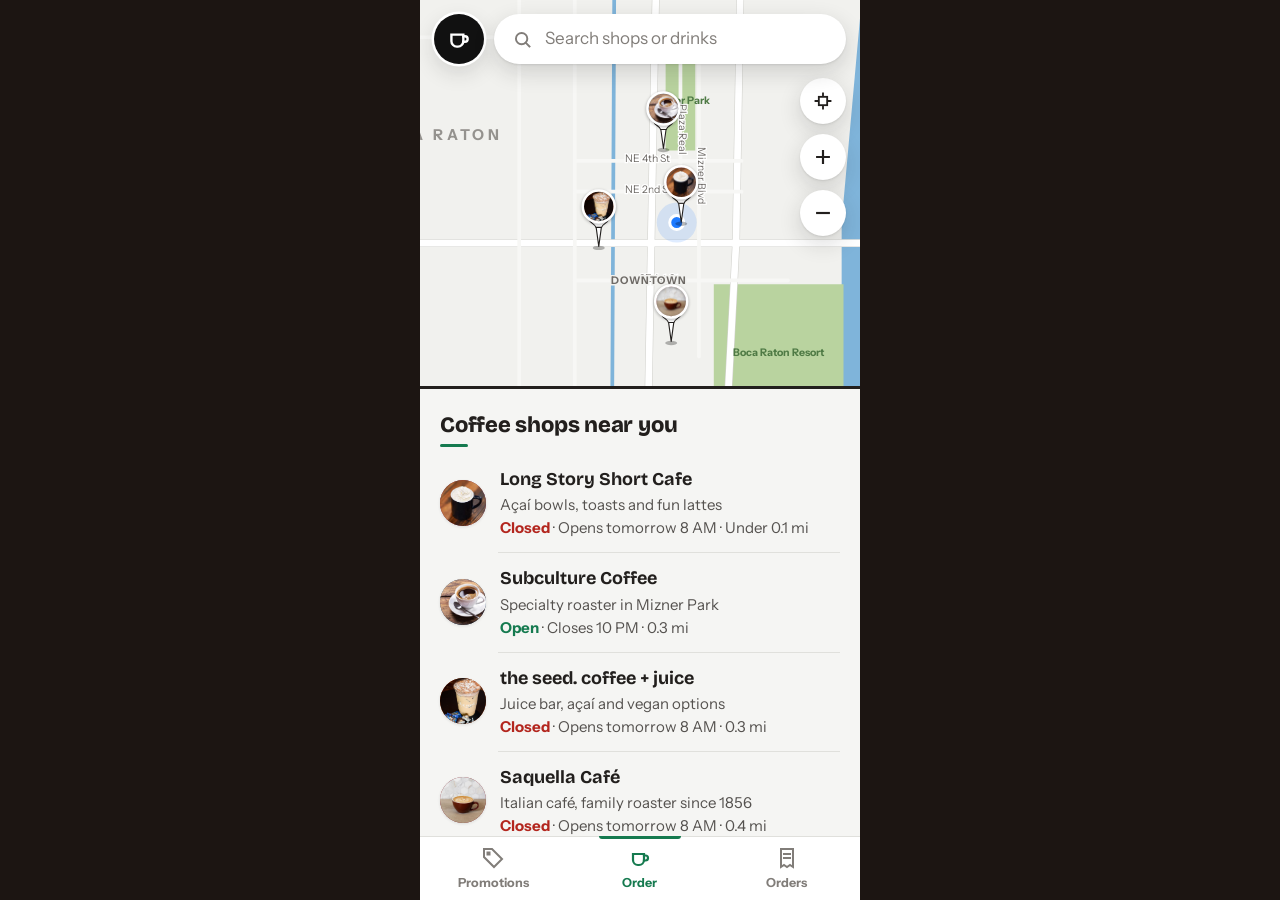
==== commit a6844a4b: "Default look: drop the pink tint for a neutral ground Co-Authored-By: Claude Opus 5.5 <noreply@anthr" ====
--- a/index.html
+++ b/index.html
@@ -5,7 +5,7 @@
 <meta name="viewport" content="width=device-width, initial-scale=1, viewport-fit=cover">
 <title>On the Go</title>
 <meta name="description" content="Order ahead from Boca Raton coffee shops and pick it up on your way.">
-<meta name="theme-color" content="#F6E4DD">
+<meta name="theme-color" content="#F5F5F3">
 <link rel="preconnect" href="https://fonts.googleapis.com">
 <link rel="preconnect" href="https://fonts.gstatic.com" crossorigin>
 <link rel="stylesheet" href="https://fonts.googleapis.com/css2?family=Bricolage+Grotesque:opsz,wght@12..96,700;12..96,800&family=Instrument+Sans:wght@400;500;600;700&display=swap">
--- a/css/styles.css
+++ b/css/styles.css
@@ -6,19 +6,19 @@
    Round for anything that floats or identifies a shop (logo, search, pins, tiles); 14px on
    controls and cards. Text 16px+, taps 44px+, contrast 4.5:1+. */
 
-/* Boca Stucco (default): shell pink ground, espresso ink, palm green for actions. */
+/* Boca Stucco (default): neutral ground (pink tint off for now), espresso ink, palm green for actions. */
 .app, .app[data-look="stucco"] {
-  --bg: #F6E4DD; --surface: #FFFFFF; --soft: #F0D0C6; --tint: #DDEBE0; --deep: #2A1A16;
-  --ink: #2A1A16; --ink-2: #66504A; --ink-3: #927B75; --line: #E8CBC1;
+  --bg: #F5F5F3; --surface: #FFFFFF; --soft: #E6E6E3; --tint: #DDEBE0; --deep: #221F1D;
+  --ink: #221F1D; --ink-2: #55524F; --ink-3: #817D79; --line: #E0E0DC;
   --accent: #157A4F; --on-accent: #FFFFFF; --accent-edge: #0E5A39;
   --hot: #157A4F; --on-hot: #FFFFFF; --hot-edge: #0E5A39;
-  --nav-bg: #2A1A16; --nav-fg: #F6E4DD;
-  --tab-bg: #FFFFFF; --tab-fg: #927B75; --tab-on: #157A4F; --tab-line: #E8CBC1;
-  --link: #157A4F; --ok: #157A4F; --closed: #B3261E; --sun: #FFD166; --on-sun: #2A1A16;
-  --map-land: #F4E2DA; --map-block: #EBD0C6; --map-water: #7FB4DA; --map-park: #B9D39F; --map-campus: #EDD8D0;
-  --map-road: #FFF8F5; --map-road-minor: #F8EAE4; --map-hwy: #F0C97C; --map-casing: #DDB9AD; --map-label: #7A625C; --map-water-label: #25587F; --map-halo: #F4E2DA;
-  --me: #1F7BFF; --shadow: 0 1px 2px rgba(42,26,22,.10), 0 8px 22px rgba(42,26,22,.16); --shadow-sm: 0 1px 3px rgba(42,26,22,.12);
-  --r: 14px; --r-btn: 14px; --tee: #FFFFFF; --tee-edge: #2A1A16;
+  --nav-bg: #221F1D; --nav-fg: #F5F5F3;
+  --tab-bg: #FFFFFF; --tab-fg: #817D79; --tab-on: #157A4F; --tab-line: #E0E0DC;
+  --link: #157A4F; --ok: #157A4F; --closed: #B3261E; --sun: #FFD166; --on-sun: #221F1D;
+  --map-land: #F1F1EE; --map-block: #E4E4E0; --map-water: #7FB4DA; --map-park: #B9D39F; --map-campus: #EAEAE6;
+  --map-road: #FFFFFF; --map-road-minor: #F7F7F5; --map-hwy: #F0C97C; --map-casing: #D2D2CD; --map-label: #6E6A66; --map-water-label: #25587F; --map-halo: #F1F1EE;
+  --me: #1F7BFF; --shadow: 0 1px 2px rgba(34,31,29,.10), 0 8px 22px rgba(34,31,29,.16); --shadow-sm: 0 1px 3px rgba(34,31,29,.12);
+  --r: 14px; --r-btn: 14px; --tee: #FFFFFF; --tee-edge: #221F1D;
   --tab-h: 64px;
   --font: "Instrument Sans", -apple-system, BlinkMacSystemFont, "Segoe UI", Roboto, "Helvetica Neue", Arial, sans-serif;
   --font-display: "Bricolage Grotesque", "Instrument Sans", -apple-system, BlinkMacSystemFont, "Segoe UI", Roboto, Arial, sans-serif;
@@ -124,10 +124,10 @@
 .row .end { margin-left: auto; font-size: 15px; color: var(--ink-2); text-align: right; flex: none; font-variant-numeric: tabular-nums; }
 .row .go { width: 20px; height: 20px; color: var(--ink-3); flex: none; }
 /* section mark: small caps label with a short accent dash beneath, not a full-width rule */
-.head { font-size: 12.5px; font-weight: 700; text-transform: uppercase; letter-spacing: .12em; padding: 24px 20px 6px; color: var(--ink-2); position: relative; }
+.head { font-family: var(--font-display); font-size: 22px; font-weight: 800; letter-spacing: -0.01em; line-height: 1.15; padding: 24px 20px 6px; color: var(--ink); position: relative; }
 .head::after { content: ""; display: block; width: 28px; height: 3px; margin-top: 6px; background: var(--accent); border-radius: 2px; }
 .sheet .head, [data-screen="menu"] .head { margin-left: 20px; margin-right: 20px; padding-left: 0; padding-right: 0; }
-.head small { font-weight: 600; letter-spacing: 0; text-transform: none; color: var(--ink-3); margin-left: 8px; font-size: 13px; }
+.head small { font-family: var(--font); font-weight: 600; letter-spacing: 0; color: var(--ink-3); margin-left: 8px; font-size: 13px; }
 .open { color: var(--ok); font-weight: 700; }
 .closed { color: var(--closed); font-weight: 700; }
 .pick { display: inline-block; margin-top: 8px; padding: 3px 10px; border-radius: 6px; background: var(--sun); color: var(--on-sun); font-size: 13px; font-weight: 700; }
@@ -320,10 +320,7 @@
 .time.is-on { background: var(--hot); color: var(--on-hot); box-shadow: none; }
 
 /* shop picked on the map */
-.picked { display: flex; align-items: center; gap: 12px; margin: 12px 20px 4px; padding: 12px 14px; border-radius: var(--r); background: var(--surface); box-shadow: 0 0 0 2px var(--accent), var(--shadow-sm); }
-.picked .t { font-family: var(--font-display); font-size: 19px; font-weight: 700; }
-.picked .s { font-size: 14px; color: var(--ink-2); margin-top: 1px; }
-.picked .btn { width: auto; min-height: 46px; padding: 0 18px; flex: none; }
 .pin.is-selected .pin-name { font-size: 14px; fill: var(--ink); }
 .pin.is-selected .tee { stroke-width: 1.6; }
 .caption { font-size: 13px; color: var(--ink-3); padding: 6px 20px 0; }
+.row.is-picked { background: var(--surface); box-shadow: inset 4px 0 0 var(--accent); }
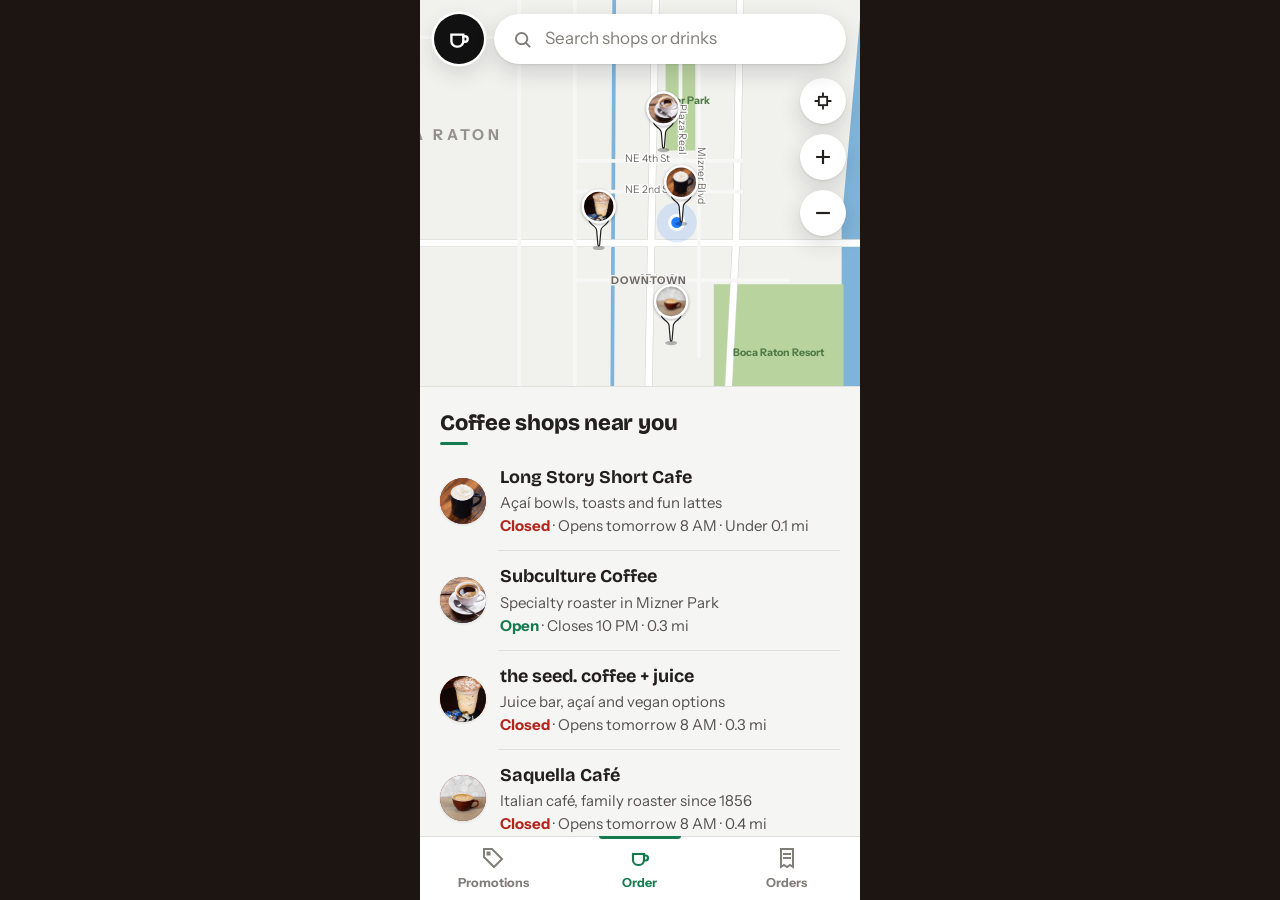
==== commit 372ee867: "Satellite map, smoother one-piece tee pins, no dashed rings, thinner sheet divider Co-Authored-By: C" ====
--- a/index.html
+++ b/index.html
@@ -26,6 +26,7 @@
           <button class="clear" id="qClear" type="button" hidden>Clear</button>
         </label>
       </div>
+      <div class="map-credit">Imagery © Esri, Maxar, Earthstar Geographics</div>
       <div class="map-btns">
         <button class="round" id="locate" aria-label="Show my location"></button>
         <button class="round" id="zoomIn" aria-label="Zoom in"></button>
--- a/css/styles.css
+++ b/css/styles.css
@@ -160,10 +160,9 @@
 .map-street { fill: var(--map-label); font-size: calc(10.5px * var(--k)); paint-order: stroke; stroke: var(--map-road); stroke-width: calc(2.5px * var(--k)); }
 .map-street--area { fill: #4F7A45; stroke: none; font-weight: 700; }
 .pin { cursor: pointer; }
-.tee { fill: var(--tee); stroke: var(--tee-edge); stroke-width: 1.1; stroke-linejoin: round; }
+.tee { fill: var(--tee); stroke: var(--tee-edge); stroke-width: 1.2; stroke-linejoin: round; stroke-linecap: round; }
 .tee-shadow { fill: rgba(0,0,0,.28); }
 .ball { stroke: var(--tee); stroke-width: 2.5; filter: drop-shadow(0 1.5px 1.5px rgba(0,0,0,.35)); }
-.ball-ring { fill: none; stroke: var(--ink); stroke-width: 1.8; stroke-dasharray: 3 3; }
 .pin-mono { font-family: var(--font-display); font-weight: 800; letter-spacing: -.02em; }
 .pin.is-selected .ball { stroke: var(--hot); stroke-width: 4; }
 .pin-name { font-family: var(--font-display); font-size: 12.5px; font-weight: 700; fill: var(--ink); paint-order: stroke; stroke: var(--map-halo); stroke-width: 3.5px; stroke-linejoin: round; }
@@ -172,6 +171,13 @@
 .pin-deal .k { font-size: 9.5px; font-weight: 800; letter-spacing: .08em; }
 .been-badge circle { fill: var(--accent); stroke: var(--map-halo); stroke-width: 2; }
 .been-badge path { fill: none; stroke: var(--on-accent); stroke-width: 2.2; stroke-linecap: round; stroke-linejoin: round; }
+.map-credit { display: none; position: absolute; right: 6px; bottom: 6px; font-size: 10px; line-height: 1; padding: 3px 5px; border-radius: 4px; background: rgba(0,0,0,.45); color: #FFFFFF; pointer-events: none; }
+/* labels over satellite imagery: white type on a dark halo (only once a tile has loaded) */
+.map-area:has(.has-sat) .map-credit { display: block; }
+.map-svg.has-sat { --map-label: #FFFFFF; --map-halo: rgba(0,0,0,.7); --map-road: rgba(0,0,0,.7); --map-water-label: #CFE8FF; }
+.map-svg.has-sat .map-label--water { paint-order: stroke; stroke: var(--map-halo); stroke-width: calc(3px * var(--k)); }
+.map-svg.has-sat .map-street--area { fill: #D8F0C8; stroke: var(--map-halo); }
+.map-svg.has-sat .pin-name, .map-svg.has-sat .pin.is-selected .pin-name { fill: #FFFFFF; stroke: rgba(0,0,0,.75); }
 .me-dot { fill: var(--me); stroke: #FFFFFF; stroke-width: 3; }
 .me-ring { fill: var(--me); opacity: .14; }
 
@@ -188,7 +194,7 @@
 .round { width: 46px; height: 46px; border-radius: 50%; display: grid; place-items: center; background: var(--surface); color: var(--ink); box-shadow: var(--shadow); }
 .round svg { width: 20px; height: 20px; }
 
-.sheet { flex: none; background: var(--bg); border-top: 3px solid var(--deep); display: flex; flex-direction: column; max-height: 50%; margin-bottom: calc(var(--tab-h) + env(safe-area-inset-bottom, 0px)); }
+.sheet { flex: none; background: var(--bg); border-top: 1px solid var(--line); display: flex; flex-direction: column; max-height: 50%; margin-bottom: calc(var(--tab-h) + env(safe-area-inset-bottom, 0px)); }
 .sheet-body { overflow-y: auto; overscroll-behavior: contain; }
 .sheet .head { margin-top: 0; }
 .usual { display: flex; align-items: center; gap: 12px; margin: 12px 20px 4px; padding: 12px 14px; border-radius: var(--r); background: var(--surface); box-shadow: var(--shadow-sm); }
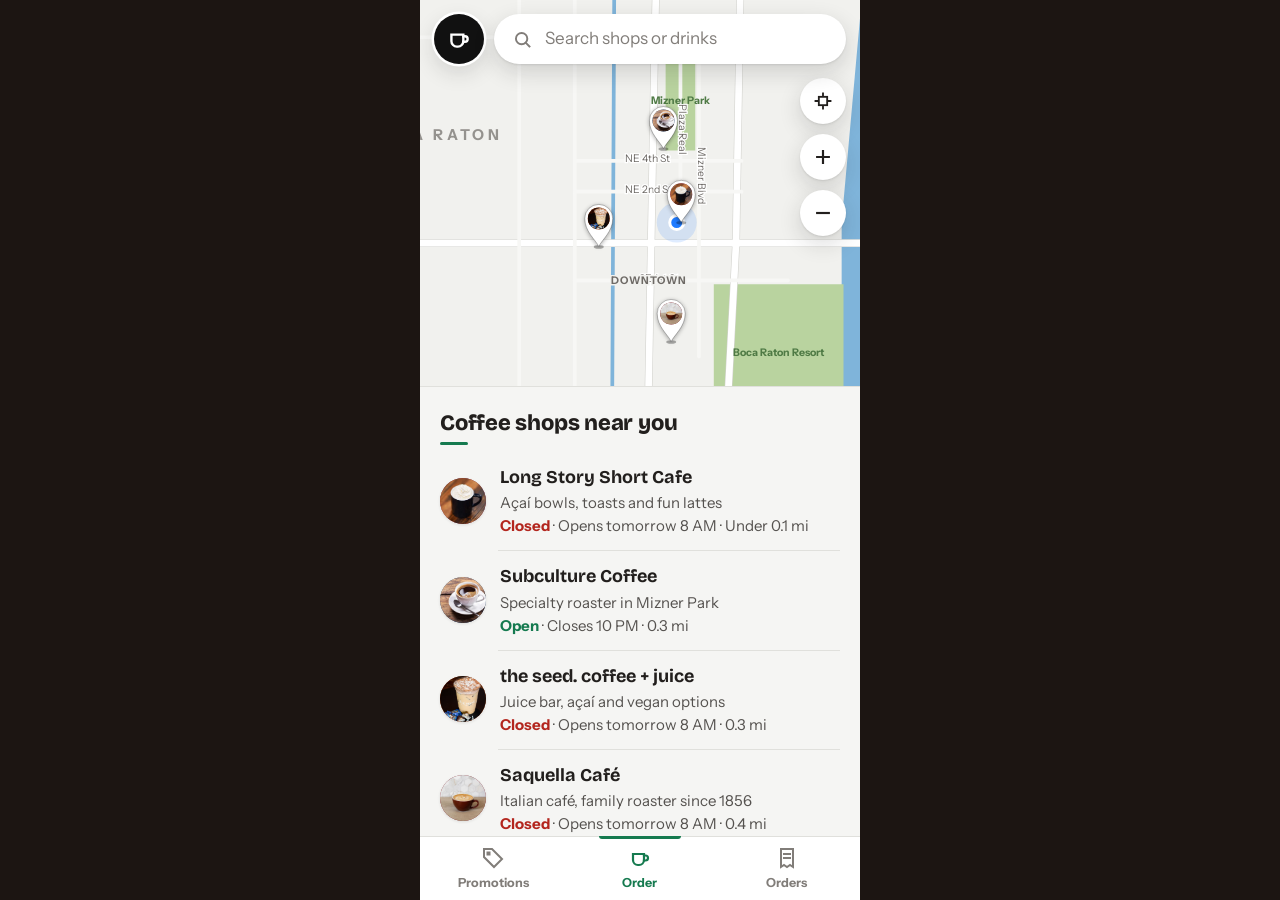
==== commit 3e9beac7: "Home-screen icon: cup over "On the Go" on black Co-Authored-By: Claude Opus 5.5 <noreply@anthropic.c" ====
--- a/index.html
+++ b/index.html
@@ -6,6 +6,11 @@
 <title>On the Go</title>
 <meta name="description" content="Order ahead from Boca Raton coffee shops and pick it up on your way.">
 <meta name="theme-color" content="#F5F5F3">
+<link rel="apple-touch-icon" href="img/icon/apple-touch-icon.png">
+<link rel="icon" type="image/png" sizes="192x192" href="img/icon/icon-192.png">
+<link rel="manifest" href="manifest.webmanifest">
+<meta name="apple-mobile-web-app-title" content="On the Go">
+<meta name="apple-mobile-web-app-capable" content="yes">
 <link rel="preconnect" href="https://fonts.googleapis.com">
 <link rel="preconnect" href="https://fonts.gstatic.com" crossorigin>
 <link rel="stylesheet" href="https://fonts.googleapis.com/css2?family=Bricolage+Grotesque:opsz,wght@12..96,700;12..96,800&family=Instrument+Sans:wght@400;500;600;700&display=swap">
--- a/css/styles.css
+++ b/css/styles.css
@@ -160,11 +160,10 @@
 .map-street { fill: var(--map-label); font-size: calc(10.5px * var(--k)); paint-order: stroke; stroke: var(--map-road); stroke-width: calc(2.5px * var(--k)); }
 .map-street--area { fill: #4F7A45; stroke: none; font-weight: 700; }
 .pin { cursor: pointer; }
-.tee { fill: var(--tee); stroke: var(--tee-edge); stroke-width: 1.2; stroke-linejoin: round; stroke-linecap: round; }
-.tee-shadow { fill: rgba(0,0,0,.28); }
-.ball { stroke: var(--tee); stroke-width: 2.5; filter: drop-shadow(0 1.5px 1.5px rgba(0,0,0,.35)); }
+.pin-body { fill: var(--tee); stroke: rgba(0,0,0,.25); stroke-width: 1; filter: drop-shadow(0 1.5px 2px rgba(0,0,0,.35)); }
+.pin-shadow { fill: rgba(0,0,0,.3); }
 .pin-mono { font-family: var(--font-display); font-weight: 800; letter-spacing: -.02em; }
-.pin.is-selected .ball { stroke: var(--hot); stroke-width: 4; }
+.pin.is-selected .pin-body { fill: var(--hot); stroke: var(--hot-edge); }
 .pin-name { font-family: var(--font-display); font-size: 12.5px; font-weight: 700; fill: var(--ink); paint-order: stroke; stroke: var(--map-halo); stroke-width: 3.5px; stroke-linejoin: round; }
 .pin-deal rect { fill: var(--sun); stroke: var(--on-sun); stroke-width: 1.5; }
 .pin-deal text { fill: var(--on-sun); font-size: 12px; font-weight: 700; }
@@ -327,6 +326,5 @@
 
 /* shop picked on the map */
 .pin.is-selected .pin-name { font-size: 14px; fill: var(--ink); }
-.pin.is-selected .tee { stroke-width: 1.6; }
 .caption { font-size: 13px; color: var(--ink-3); padding: 6px 20px 0; }
-.row.is-picked { background: var(--surface); box-shadow: inset 4px 0 0 var(--accent); }
+.row.is-picked { background: var(--surface); }
